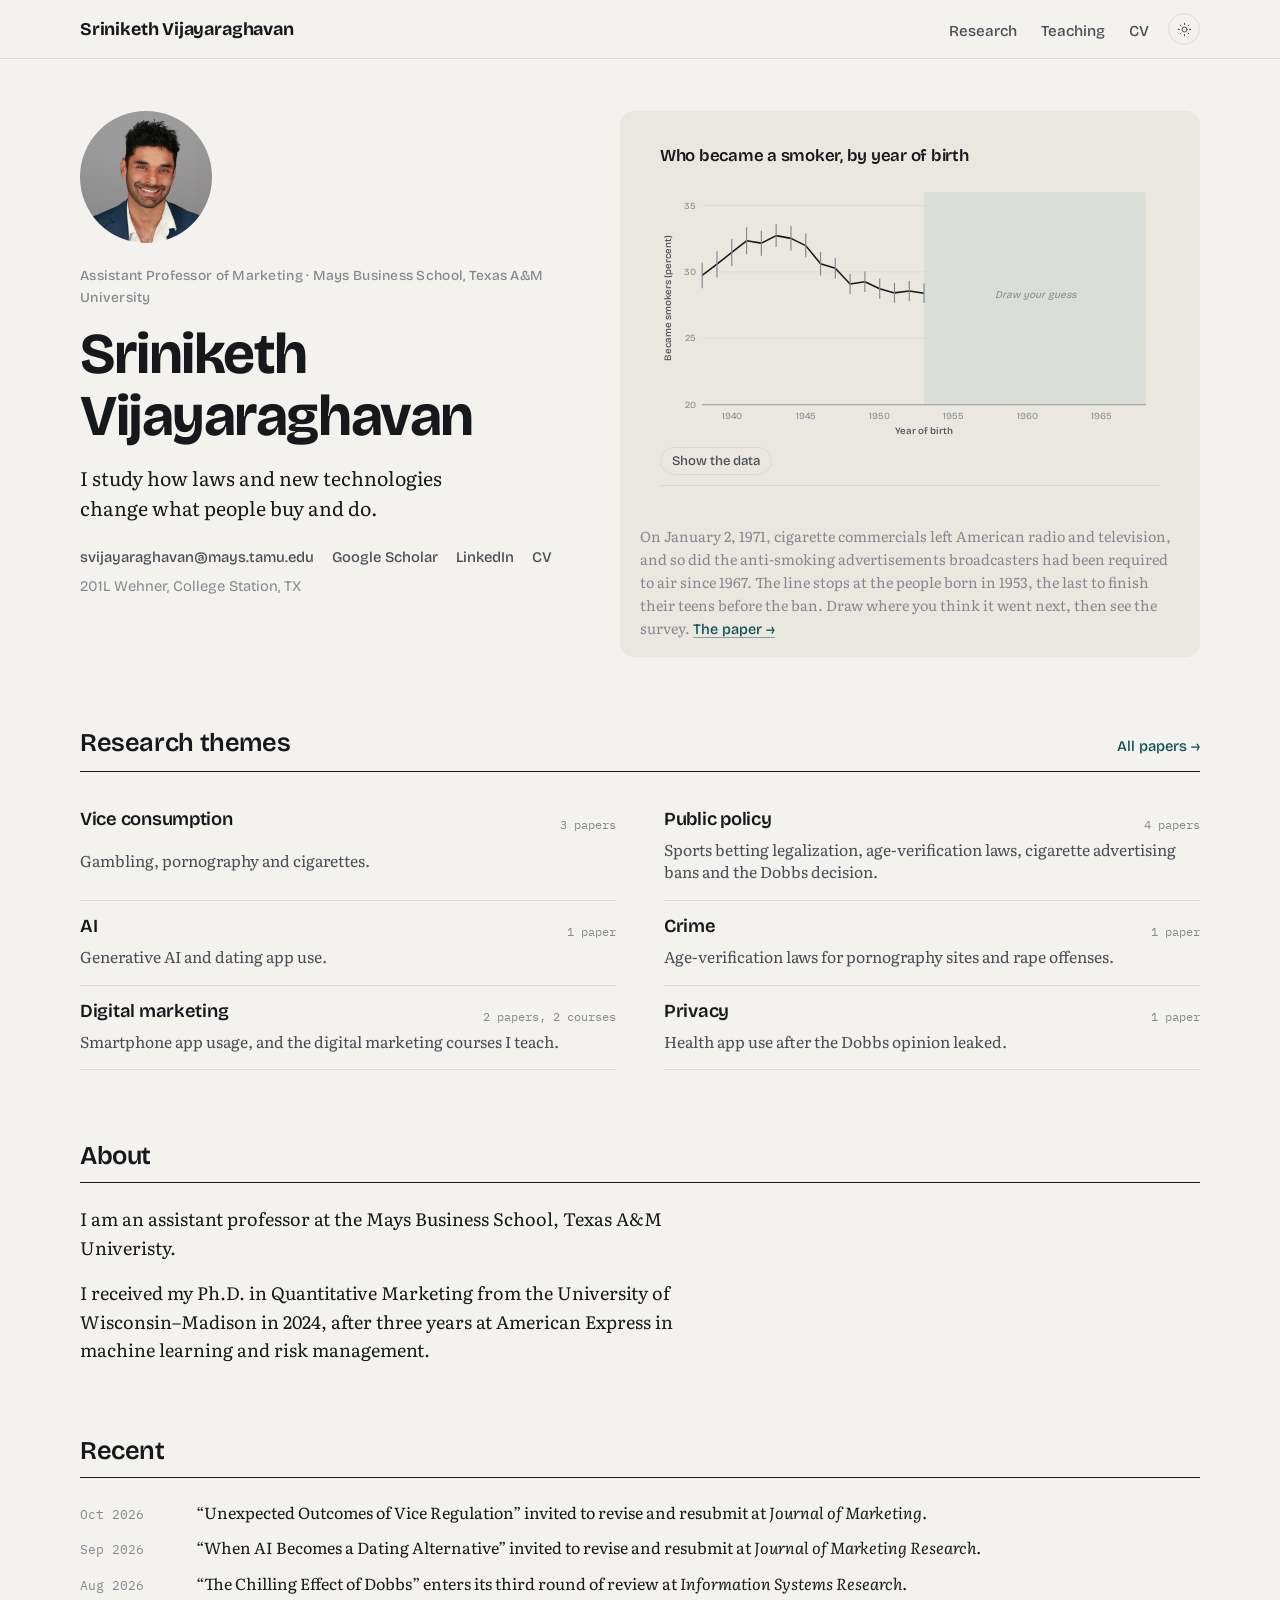
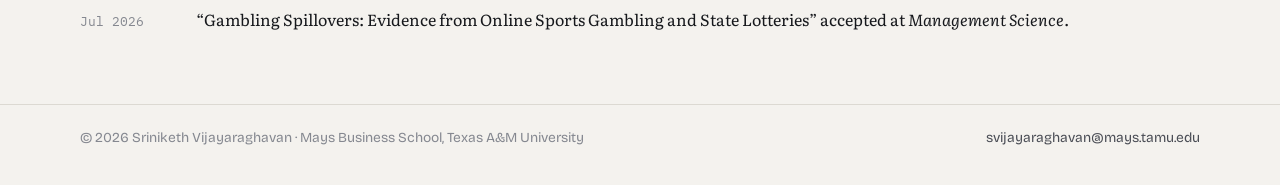
==== index.html @ a4c31040 "Update site" ====
<!DOCTYPE html>

<html lang="en"><head>
<meta charset="utf-8"/>
<meta content="width=device-width, initial-scale=1" name="viewport"/>
<link href="https://sriniketh.com/" rel="canonical"/>
<link href="https://fonts.googleapis.com" rel="preconnect"/>
<link crossorigin="" href="https://fonts.gstatic.com" rel="preconnect"/>
<link href="https://fonts.googleapis.com/css2?family=Bricolage+Grotesque:opsz,wght@12..96,400;12..96,500;12..96,600;12..96,700&amp;family=Literata:ital,opsz,wght@0,7..72,400;0,7..72,600;1,7..72,400&amp;family=IBM+Plex+Mono:wght@400;500&amp;display=swap" rel="stylesheet"/>
<link href="assets/style.css?v=28" rel="stylesheet"/>
<script src="assets/site.js?v=28"></script>
<script src="assets/analytics.js?v=28"></script>
<script src="assets/data.js?v=28"></script>
<script src="assets/charts.js?v=28"></script>
<title>Sriniketh Vijayaraghavan</title>
<meta content="Sriniketh Vijayaraghavan, Assistant Professor of Marketing at Mays Business School, Texas A&amp;M University. Research on vice consumption, public policy, AI, crime, digital marketing and privacy." name="description"/>
</head><body>
<header class="site-header"><div class="wrap">
<a class="brand" data-edit="index-38" href="index.html">Sriniketh Vijayaraghavan</a>
<ul class="nav">
<li><a data-edit="index-39" href="research.html">Research</a></li>
<li><a data-edit="index-40" href="teaching.html">Teaching</a></li>
<li><a data-edit="index-41" href="cv.pdf">CV</a></li>
<li><button aria-label="Switch between light and dark" class="theme-toggle" type="button"><svg class="sun" viewbox="0 0 24 24"><circle cx="12" cy="12" r="4"></circle><path d="M12 2v2M12 20v2M2 12h2M20 12h2M4.9 4.9l1.4 1.4M17.7 17.7l1.4 1.4M4.9 19.1l1.4-1.4M17.7 6.3l1.4-1.4"></path></svg><svg class="moon" viewbox="0 0 24 24"><path d="M20 14.5A8 8 0 0 1 9.5 4a8 8 0 1 0 10.5 10.5z"></path></svg></button></li>
</ul>
</div></header>
<main><div class="wrap">
<section class="hero">
<div>
<img alt="Portrait of Sriniketh Vijayaraghavan" class="hero-photo" height="132" src="assets/headshot.jpg" width="132"/>
<span class="eyebrow" data-edit="index-2">Assistant Professor of Marketing · Mays Business School, Texas A&amp;M University</span>
<h1 data-edit="index-26">Sriniketh Vijayaraghavan</h1>
<p class="lede" data-edit="index-1">I study how laws and new technologies change what people buy and do.</p>
<div class="contact">
<a data-edit="index-42" href="mailto:svijayaraghavan@mays.tamu.edu">svijayaraghavan@mays.tamu.edu</a>
<a data-edit="index-43" href="https://scholar.google.com/citations?user=oKg_U5QAAAAJ">Google Scholar</a>
<!-- TODO: replace # with your LinkedIn URL -->
<a data-edit="index-44" href="#">LinkedIn</a>
<a data-edit="index-45" href="cv.pdf">CV</a>
<span data-edit="index-46">201L Wehner, College Station, TX</span>
</div>
</div>
<div class="rollout hero-fig" id="ban">
<div class="fig" data-fig="cigDraw"><h3 data-edit="index-22">Who became a smoker, by year of birth</h3></div>
<p class="rollout-caption" data-edit="index-28">On January 2, 1971, cigarette commercials left American radio and television, and so did the anti-smoking advertisements broadcasters had been required to air since 1967. The line stops at the people born in 1953, the last to finish their teens before the ban. Draw where you think it went next, then see the survey. <a class="explore-link" data-edit="index-29" href="cigarettes.html">The paper →</a></p>
</div>
</section>
<section class="section">
<div class="section-head"><h2 data-edit="index-23">Research themes</h2><a data-edit="index-47" href="research.html">All papers →</a></div>
<div class="themes-list">
<a class="theme-row" href="research.html#vice"><h3 data-edit="index-9">Vice consumption</h3><span class="count" data-edit="index-30">3 papers</span><p data-edit="index-3">Gambling, pornography and cigarettes.</p></a>
<a class="theme-row" href="research.html#policy"><h3 data-edit="index-10">Public policy</h3><span class="count" data-edit="index-31">4 papers</span><p data-edit="index-4">Sports betting legalization, age-verification laws, cigarette advertising bans and the Dobbs decision.</p></a>
<a class="theme-row" href="research.html#ai"><h3 data-edit="index-11">AI</h3><span class="count" data-edit="index-32">1 paper</span><p data-edit="index-5">Generative AI and dating app use.</p></a>
<a class="theme-row" href="research.html#crime"><h3 data-edit="index-12">Crime</h3><span class="count" data-edit="index-33">1 paper</span><p data-edit="index-6">Age-verification laws for pornography sites and rape offenses.</p></a>
<a class="theme-row" href="research.html#digital"><h3 data-edit="index-13">Digital marketing</h3><span class="count" data-edit="index-34">2 papers, 2 courses</span><p data-edit="index-7">Smartphone app usage, and the digital marketing courses I teach.</p></a>
<a class="theme-row" href="research.html#privacy"><h3 data-edit="index-14">Privacy</h3><span class="count" data-edit="index-35">1 paper</span><p data-edit="index-8">Health app use after the Dobbs opinion leaked.</p></a>
</div>
</section>
<section class="section">
<div class="section-head"><h2 data-edit="index-24">About</h2></div>
<div class="about about-text">
<div>
<p data-edit="index-19">I am an assistant professor at the Mays Business School, Texas A&amp;M Univeristy. </p>
<p data-edit="index-20">I received my Ph.D. in Quantitative Marketing from the University of Wisconsin–Madison in 2024, after three years at American Express in machine learning and risk management.</p>
</div>
</div>
</section>
<section class="section">
<div class="section-head"><h2 data-edit="index-25">Recent</h2></div>
<ul class="news">
<li><time data-edit="index-48" datetime="2026-10">Oct 2026</time><span data-edit="index-15">“Unexpected Outcomes of Vice Regulation” invited to revise and resubmit at <em>Journal of Marketing</em>.</span></li>
<li><time data-edit="index-49" datetime="2026-09">Sep 2026</time><span data-edit="index-16">“When AI Becomes a Dating Alternative” invited to revise and resubmit at <em>Journal of Marketing Research</em>.</span></li>
<li><time data-edit="index-50" datetime="2026-08">Aug 2026</time><span data-edit="index-17">“The Chilling Effect of Dobbs” enters its third round of review at <em>Information Systems Research</em>.</span></li>
<li><time data-edit="index-51" datetime="2026-07">Jul 2026</time><span data-edit="index-18">“Gambling Spillovers: Evidence from Online Sports Gambling and State Lotteries” accepted at <em>Management Science</em>.</span></li>
</ul>
</section>
</div></main>
<footer class="site-footer"><div class="wrap"><span data-edit="index-36">© 2026 Sriniketh Vijayaraghavan · Mays Business School, Texas A&amp;M University</span><a data-edit="index-37" href="mailto:svijayaraghavan@mays.tamu.edu">svijayaraghavan@mays.tamu.edu</a></div></footer>
</body></html>
---- assets/style.css ----
/* Sriniketh Vijayaraghavan, personal site, v4 "Rollout"
   Newsprint-grey ground, Bricolage Grotesque for display, Literata for reading, Plex Mono for the map.
   The home page opens on a tile map of the US that replays the staggered rollouts the papers are built on. */

:root {
  --bg: #F4F2EE; --bg-2: #EAE7E1; --ink: #16181C; --ink-2: #4A4D55; --ink-3: #858890; --rule: #DCD9D2;
  --accent: #0E6B6B; --accent-ink: #0A5252; --tile: #DAD6CE; --tile-ink: #8E8A82;
  --osg-0: #0B3C49; --osg-1: #2A7F8F; --osg-2: #86C8C9;
  --av-0: #6B1F2B; --av-1: #B8434E; --av-2: #EBA3A5;
  --cig-0: #4F3610; --cig-1: #A6762A; --cig-2: #E4C57E;
  --focus: #0E6B6B;
  --display: "Bricolage Grotesque", "Helvetica Neue", Arial, sans-serif;
  --serif: "Literata", "Iowan Old Style", Georgia, serif;
  --mono: "IBM Plex Mono", Menlo, Consolas, monospace;
  --wrap: 1120px; --measure: 62ch;
}
@media (prefers-color-scheme: dark) {
  :root:not([data-theme="light"]) {
    --bg: #131517; --bg-2: #1B1E22; --ink: #ECEAE4; --ink-2: #B5B3AD; --ink-3: #7C7E85; --rule: #2A2D33;
    --accent: #6FC9C9; --accent-ink: #8FD9D9; --tile: #262A30; --tile-ink: #6E727A;
    --osg-0: #2E8A98; --osg-1: #5DB7C2; --osg-2: #B7E6E6;
    --av-0: #B04653; --av-1: #D97A82; --av-2: #F3C1C3;
    --cig-0: #A77F36; --cig-1: #D2AD5C; --cig-2: #F3E1AE;
    --focus: #6FC9C9;
  }
}
:root[data-theme="dark"] {
  --bg: #131517; --bg-2: #1B1E22; --ink: #ECEAE4; --ink-2: #B5B3AD; --ink-3: #7C7E85; --rule: #2A2D33;
  --accent: #6FC9C9; --accent-ink: #8FD9D9; --tile: #262A30; --tile-ink: #6E727A;
  --osg-0: #2E8A98; --osg-1: #5DB7C2; --osg-2: #B7E6E6;
  --av-0: #B04653; --av-1: #D97A82; --av-2: #F3C1C3;
  --cig-0: #A77F36; --cig-1: #D2AD5C; --cig-2: #F3E1AE;
  --focus: #6FC9C9;
}

*, *::before, *::after { box-sizing: border-box; }
html { -webkit-text-size-adjust: 100%; }
body { margin: 0; background: var(--bg); color: var(--ink); font-family: var(--serif); font-size: 18px; line-height: 1.6; min-height: 100vh; display: flex; flex-direction: column; font-feature-settings: "kern", "liga"; }
a { color: var(--accent-ink); text-decoration: underline; text-decoration-thickness: 1px; text-underline-offset: 3px; text-decoration-color: color-mix(in srgb, var(--accent-ink) 45%, transparent); }
a:hover { text-decoration-color: var(--accent-ink); }
a:focus-visible, button:focus-visible, summary:focus-visible { outline: 2px solid var(--focus); outline-offset: 3px; border-radius: 3px; }
h1, h2, h3 { margin: 0; font-family: var(--display); font-weight: 600; line-height: 1.08; text-wrap: balance; letter-spacing: -0.015em; }
h1 { font-size: clamp(2.4rem, 4.6vw, 3.6rem); font-weight: 700; letter-spacing: -0.025em; }
h2 { font-size: 1.6rem; }
h3 { font-size: 1.2rem; font-weight: 600; }
p { margin: 0; max-width: var(--measure); }
p + p { margin-top: 0.9em; }
.wrap { width: min(var(--wrap), 100% - 44px); margin: 0 auto; }
.eyebrow { font-family: var(--display); font-size: 0.86rem; font-weight: 500; letter-spacing: 0.02em; color: var(--ink-3); }
.mono { font-family: var(--mono); }

/* ---- header ---- */
.site-header { position: sticky; top: 0; z-index: 5; background: color-mix(in srgb, var(--bg) 90%, transparent); backdrop-filter: blur(8px); border-bottom: 1px solid var(--rule); }
.site-header .wrap { display: flex; align-items: center; justify-content: space-between; gap: 12px 18px; padding: 13px 0; flex-wrap: wrap; }
.brand { font-family: var(--display); font-weight: 700; font-size: 1.12rem; letter-spacing: -0.01em; color: var(--ink); text-decoration: none; }
.nav { display: flex; align-items: center; gap: 2px; margin: 0; padding: 0; list-style: none; }
.nav a { font-family: var(--display); font-weight: 500; font-size: 0.95rem; color: var(--ink-2); text-decoration: none; padding: 6px 11px; border-radius: 999px; }
.nav a:hover { color: var(--ink); background: var(--bg-2); }
.nav a[aria-current="page"] { color: var(--bg); background: var(--ink); }
.theme-toggle { margin-left: 6px; width: 32px; height: 32px; border-radius: 50%; border: 1px solid var(--rule); background: transparent; color: var(--ink-2); cursor: pointer; display: grid; place-items: center; }
.theme-toggle:hover { color: var(--ink); border-color: var(--ink-3); }
.theme-toggle svg { width: 15px; height: 15px; fill: none; stroke: currentColor; stroke-width: 1.6; stroke-linecap: round; }
.theme-toggle .moon { display: none; }
:root[data-theme="dark"] .theme-toggle .sun { display: none; } :root[data-theme="dark"] .theme-toggle .moon { display: block; }
@media (prefers-color-scheme: dark) { :root:not([data-theme="light"]) .theme-toggle .sun { display: none; } :root:not([data-theme="light"]) .theme-toggle .moon { display: block; } }

main { flex: 1 0 auto; padding: 52px 0 72px; }

/* ---- hero with the photo and the cigarette figure ---- */
.hero-photo { display: block; width: 132px; height: 132px; border-radius: 50%; object-fit: cover; margin-bottom: 22px; }
.hero-fig .fig { margin-bottom: 0; }
.hero-fig .rollout-caption { margin-top: 12px; }
.rollout-head h3 { margin: 0; font-size: 1.05rem; }
.explore .map { max-width: 620px; margin: 0 auto; }
.hero { display: grid; grid-template-columns: minmax(0, 1fr) minmax(0, 580px); gap: 56px; align-items: start; }
.hero .eyebrow { display: block; margin-bottom: 14px; }
.hero h1 { margin-bottom: 16px; }
.hero .lede { font-size: 1.22rem; line-height: 1.5; max-width: 34ch; }
.hero .lede em { color: var(--ink-2); }
.contact { display: flex; flex-wrap: wrap; gap: 6px 18px; margin-top: 24px; font-family: var(--display); font-size: 0.92rem; font-weight: 500; }
.contact a { color: var(--ink-2); text-decoration: none; }
.contact a:hover { color: var(--accent-ink); }
.contact span { color: var(--ink-3); font-weight: 400; }

.rollout { background: var(--bg-2); border-radius: 14px; padding: 18px 20px 16px; }
.rollout-head { display: flex; align-items: center; justify-content: space-between; gap: 12px; flex-wrap: wrap; margin-bottom: 8px; }
.layers { display: flex; flex-wrap: wrap; gap: 4px; background: var(--bg); padding: 3px; border-radius: 22px; }
.layer { font-family: var(--display); font-weight: 500; font-size: 0.86rem; color: var(--ink-2); background: transparent; border: 0; padding: 6px 12px; border-radius: 999px; cursor: pointer; }
.layer:hover { color: var(--ink); }
.layer[aria-pressed="true"] { background: var(--ink); color: var(--bg); }
.readout { display: flex; align-items: baseline; gap: 10px; }
.readout .year { font-family: var(--display); font-weight: 700; font-size: 2.2rem; letter-spacing: -0.03em; line-height: 1; font-variant-numeric: tabular-nums; min-width: 2.4em; }
.readout .count { font-family: var(--mono); font-size: 0.8rem; color: var(--ink-3); }
.map { display: block; width: 100%; height: auto; }
.map .tile { fill: var(--tile); transition: fill .45s ease; }
.map .code { font-family: var(--mono); font-size: 11px; fill: var(--tile-ink); pointer-events: none; }
.map .code.name { font-family: var(--display); font-weight: 500; font-size: 10.5px; }
.map .rowlab { font-family: var(--display); font-size: 11px; fill: var(--ink-2); }
.map .rowrule { stroke: var(--rule); stroke-width: 1; }
.map .yeartick { stroke: var(--rule); stroke-width: 1; stroke-dasharray: 2 3; }
.map .on .code { fill: #fff; }
.map g:hover .tile { stroke: var(--ink); stroke-width: 1.5; }
.scrub-row { margin-top: 8px; display: flex; align-items: center; gap: 10px; }
.scrub-row input[type="range"] { flex: 1; accent-color: var(--accent); }
.scrub-row span { font-family: var(--mono); font-size: 0.74rem; color: var(--ink-3); }
.slider-label { display: block; font-family: var(--display); font-size: 0.82rem; font-weight: 500; color: var(--ink-3); margin-top: 6px; }
.toy { margin-top: 56px; display: grid; grid-template-columns: minmax(0, 1fr) minmax(0, 1.4fr); gap: 36px; align-items: start; }
.toy .fig { margin-bottom: 0; }
@media (max-width: 980px) { .toy { grid-template-columns: 1fr; } }
.rollout-foot { display: flex; align-items: center; justify-content: space-between; gap: 10px; flex-wrap: wrap; margin-top: 10px; }
.hovername { font-family: var(--mono); font-size: 0.8rem; color: var(--ink-2); min-height: 1.3em; }
.legend { display: flex; align-items: center; gap: 6px; font-family: var(--mono); font-size: 0.74rem; color: var(--ink-3); }
.legend i { display: inline-block; width: 26px; height: 9px; border-radius: 2px; }
.replay { font-family: var(--display); font-weight: 500; font-size: 0.82rem; color: var(--ink-2); background: transparent; border: 1px solid var(--rule); border-radius: 999px; padding: 5px 11px; cursor: pointer; }
.replay:hover { color: var(--ink); border-color: var(--ink-3); }
.rollout-caption { margin-top: 10px; font-size: 0.9rem; color: var(--ink-3); max-width: none; }

/* ---- sections ---- */
.section { margin-top: 72px; }
.section-head { display: flex; align-items: baseline; justify-content: space-between; gap: 16px; margin-bottom: 22px; padding-bottom: 12px; border-bottom: 1px solid var(--ink); }
.section-head a { font-family: var(--display); font-weight: 500; font-size: 0.92rem; text-decoration: none; }
.themes-list { display: grid; grid-template-columns: 1fr 1fr; gap: 0 48px; }
.theme-row { display: grid; grid-template-columns: 1fr auto; gap: 4px 14px; padding: 16px 0; border-bottom: 1px solid var(--rule); color: var(--ink); text-decoration: none; }
.theme-row:hover h3 { color: var(--accent-ink); }
.theme-row h3 { font-size: 1.15rem; }
.theme-row .count { font-family: var(--mono); font-size: 0.78rem; color: var(--ink-3); padding-top: 5px; white-space: nowrap; }
.theme-row p { grid-column: 1 / -1; font-size: 0.98rem; color: var(--ink-2); line-height: 1.45; }
.about { display: grid; grid-template-columns: 150px 1fr; gap: 32px; align-items: start; }
.about-text { grid-template-columns: 1fr; }
.about img { width: 150px; aspect-ratio: 1; object-fit: cover; border-radius: 10px; background: var(--bg-2); display: block; }
.news { list-style: none; margin: 0; padding: 0; display: grid; gap: 10px; }
.news li { display: grid; grid-template-columns: 100px 1fr; gap: 16px; font-size: 1rem; }
.news time { font-family: var(--mono); font-size: 0.8rem; color: var(--ink-3); padding-top: 5px; }

/* ---- research ---- */
.page-title { margin-bottom: 10px; }
.page-lede { color: var(--ink-2); margin-bottom: 32px; font-size: 1.08rem; }
.filters { display: flex; flex-wrap: wrap; gap: 8px; margin-bottom: 30px; }
.chip { font-family: var(--display); font-weight: 500; font-size: 0.88rem; border: 1px solid var(--rule); background: transparent; color: var(--ink-2); padding: 6px 13px; border-radius: 999px; cursor: pointer; display: inline-flex; gap: 7px; align-items: baseline; }
.chip:hover { border-color: var(--ink-3); color: var(--ink); }
.chip[aria-pressed="true"] { background: var(--ink); color: var(--bg); border-color: var(--ink); }
.chip .n { font-family: var(--mono); font-size: 0.74rem; opacity: .7; }
.paper-group { margin-bottom: 48px; }
.paper-group > h2 { margin-bottom: 4px; padding-bottom: 10px; border-bottom: 1px solid var(--ink); }
.paper-group[hidden], .paper[hidden] { display: none; }
.paper { padding: 22px 0; border-bottom: 1px solid var(--rule); }
.paper:last-child { border-bottom: 0; }
.paper h3 { font-family: var(--serif); font-weight: 600; font-size: 1.3rem; letter-spacing: 0; margin-bottom: 6px; }
.paper h3 a { color: var(--ink); text-decoration: none; }
.paper h3 a:hover { color: var(--accent-ink); }
.paper .authors { color: var(--ink-2); font-size: 1rem; }
.paper .authors .me { color: var(--ink); }
.paper .venue { margin-top: 8px; display: flex; flex-wrap: wrap; gap: 6px 14px; align-items: center; font-size: 0.98rem; color: var(--ink-2); }
.tag { font-family: var(--display); font-weight: 500; font-size: 0.78rem; color: var(--ink); border: 1px solid var(--ink); padding: 2px 9px; border-radius: 999px; white-space: nowrap; }
.tag.soft { color: var(--ink-2); border-color: var(--rule); }
.themes { margin-top: 8px; display: flex; flex-wrap: wrap; gap: 4px 12px; font-family: var(--mono); font-size: 0.76rem; color: var(--ink-3); }
.paper .links { margin-top: 10px; display: flex; flex-wrap: wrap; gap: 6px 18px; font-family: var(--display); font-weight: 500; font-size: 0.9rem; }
.paper details { margin-top: 10px; max-width: var(--measure); }
.paper summary { cursor: pointer; font-family: var(--display); font-weight: 500; font-size: 0.9rem; color: var(--ink-2); list-style: none; display: inline-flex; align-items: center; gap: 8px; }
.paper summary::-webkit-details-marker { display: none; }
.paper summary::before { content: ""; width: 0; height: 0; border-left: 5px solid var(--ink-3); border-top: 4px solid transparent; border-bottom: 4px solid transparent; transition: transform .15s; }
.paper details[open] summary::before { transform: rotate(90deg); }
.paper details p { margin-top: 10px; font-size: 1rem; color: var(--ink-2); }

/* ---- teaching ---- */
.school { margin-bottom: 48px; }
.school > h2 { margin-bottom: 4px; padding-bottom: 10px; border-bottom: 1px solid var(--ink); font-size: 1.35rem; }
.course { display: grid; grid-template-columns: 170px 1fr; gap: 22px; padding: 22px 0; border-bottom: 1px solid var(--rule); }
.course:last-child { border-bottom: 0; }
.course .code { font-family: var(--mono); font-size: 0.92rem; color: var(--ink); line-height: 1.5; padding-top: 3px; }
.course .code small { display: block; font-size: 0.78rem; color: var(--ink-3); }
.course h3 { margin-bottom: 3px; }
.course .meta { font-family: var(--display); font-size: 0.86rem; font-weight: 500; color: var(--ink-3); margin-bottom: 8px; }
.course p { font-size: 1rem; color: var(--ink-2); }
.award-list { list-style: none; margin: 0; padding: 0; display: grid; gap: 10px; }
.award-list li { display: grid; grid-template-columns: 100px 1fr; gap: 16px; }
.award-list .yr { font-family: var(--mono); font-size: 0.8rem; color: var(--ink-3); padding-top: 5px; }

/* ---- CV ---- */
.cv-head { display: flex; align-items: flex-start; justify-content: space-between; gap: 20px; flex-wrap: wrap; margin-bottom: 36px; }
.btn { display: inline-flex; align-items: center; gap: 8px; font-family: var(--display); font-weight: 500; font-size: 0.92rem; color: var(--bg); background: var(--ink); padding: 9px 16px; border-radius: 999px; text-decoration: none; }
.btn:hover { background: var(--accent-ink); color: var(--bg); }
.btn svg { width: 14px; height: 14px; fill: currentColor; }
.cv section { display: grid; grid-template-columns: 190px 1fr; gap: 28px; padding: 24px 0; border-top: 1px solid var(--rule); }
.cv section h2 { font-size: 0.88rem; font-weight: 500; color: var(--ink-3); padding-top: 5px; letter-spacing: 0; }
.cv .rows { display: grid; gap: 14px; }
.cv .row { display: grid; grid-template-columns: 1fr 130px; gap: 16px; }
.cv .row .when { font-family: var(--mono); font-size: 0.8rem; color: var(--ink-3); text-align: right; padding-top: 5px; }
.cv .row strong { font-weight: 600; }
.cv .row .sub { color: var(--ink-2); font-size: 0.98rem; }
.cv ul.plain { list-style: none; margin: 0; padding: 0; display: grid; gap: 12px; }
.cv ul.plain li { font-size: 1rem; }
.cv ul.plain li .st { color: var(--ink-3); }

/* ---- footer ---- */
.site-footer { border-top: 1px solid var(--rule); padding: 22px 0 36px; font-family: var(--display); font-size: 0.86rem; color: var(--ink-3); }
.site-footer .wrap { display: flex; justify-content: space-between; gap: 12px; flex-wrap: wrap; }
.site-footer a { color: var(--ink-2); text-decoration: none; }

/* ---- responsive ---- */
@media (max-width: 980px) { .hero { grid-template-columns: 1fr; gap: 36px; } .hero .rollout { max-width: 640px; } }
@media (max-width: 820px) {
  body { font-size: 17px; }
  .themes-list { grid-template-columns: 1fr; }
  .about { grid-template-columns: 1fr; gap: 16px; } .about img { width: 120px; }
  .hero-photo { width: 104px; height: 104px; margin-bottom: 16px; }
  .course { grid-template-columns: 1fr; gap: 6px; }
  .cv section { grid-template-columns: 1fr; gap: 10px; }
  .cv .row { grid-template-columns: 1fr; gap: 2px; } .cv .row .when { text-align: left; }
  .news li, .award-list li { grid-template-columns: 1fr; gap: 2px; }
}
@media (max-width: 560px) {
  .wrap { width: calc(100% - 32px); }
  .nav a { padding: 5px 8px; font-size: 0.88rem; }
  .rollout { padding: 14px 12px 12px; border-radius: 10px; }
  .readout .year { font-size: 1.8rem; }
  .map .code { font-size: 9px; }
}
@media (prefers-reduced-motion: reduce) { * { transition: none !important; } }
@media print { .site-header, .site-footer, .btn, .filters, .rollout { display: none; } body { font-size: 11pt; color: #000; background: #fff; } main { padding: 0; } .cv section { break-inside: avoid; } }

/* ---- paper pages and interactive figures ---- */
.paper-head .eyebrow { display: block; margin-bottom: 12px; }
.paper-head h1 { font-size: clamp(1.9rem, 3.4vw, 2.7rem); margin-bottom: 10px; }
.paper-head .authors { color: var(--ink-2); font-size: 1.05rem; }
.paper-head .venue { margin-top: 10px; }
.paper-head .links { margin-top: 12px; display: flex; flex-wrap: wrap; gap: 6px 18px; font-family: var(--display); font-weight: 500; font-size: 0.92rem; }
.explore { margin-top: 44px; }
.explore > h2 { margin-bottom: 6px; }
.explore > .lead { color: var(--ink-2); margin-bottom: 18px; }
.fig { background: var(--bg-2); border-radius: 14px; padding: 18px 20px 16px; margin-bottom: 22px; }
.fig h3 { font-size: 1.05rem; margin-bottom: 10px; }
.fig-controls { margin-bottom: 10px; }
.seg { display: inline-flex; flex-wrap: wrap; gap: 4px; background: var(--bg); padding: 3px; border-radius: 22px; }
.seg button { font-family: var(--display); font-weight: 500; font-size: 0.86rem; color: var(--ink-2); background: transparent; border: 0; padding: 6px 12px; border-radius: 999px; cursor: pointer; }
.seg button:hover { color: var(--ink); }
.seg button[aria-pressed="true"] { background: var(--ink); color: var(--bg); }
.plot { margin: 4px 0 6px; }
.fig-controls-row { display: flex; flex-wrap: wrap; gap: 8px 12px; align-items: center; }
.select { font-family: var(--display); font-weight: 500; font-size: 0.9rem; color: var(--ink); background: var(--bg); border: 1px solid var(--rule); border-radius: 999px; padding: 6px 12px; max-width: 100%; }
.chart .line { stroke-width: 2; stroke-linejoin: round; } .chart .l-main { stroke: var(--accent); } .chart .l-ref { stroke: var(--ink-3); stroke-dasharray: 4 3; }
.legend-row { display: flex; flex-wrap: wrap; gap: 6px 18px; font-family: var(--display); font-size: 0.82rem; color: var(--ink-2); margin-top: 4px; }
.legend-row .lg::before { content: ''; display: inline-block; width: 18px; height: 0; border-top: 2px solid var(--accent); vertical-align: middle; margin-right: 6px; }
.legend-row .lg.l-ref::before { border-top: 2px dashed var(--ink-3); }
.chart { width: 100%; height: auto; display: block; font-family: var(--display); }
.chart .grid { stroke: var(--rule); stroke-width: 1; }
.chart .axis { stroke: var(--ink-3); stroke-width: 1; }
.chart .ref { stroke: var(--ink-3); stroke-width: 1; stroke-dasharray: 3 3; }
.chart .vline { stroke: var(--ink-3); stroke-width: 1; stroke-dasharray: 2 4; }
.chart .shade { fill: var(--accent); opacity: .08; }
.chart .tick { font-size: 12px; fill: var(--ink-3); }
.chart .label { font-size: 12.5px; fill: var(--ink-2); font-weight: 500; }
.chart .rowlabel { font-size: 12.5px; fill: var(--ink); }
.chart .ci { stroke: var(--accent); stroke-width: 1.5; }
.chart .pt { fill: var(--accent); }
.chart .mark.pre .ci { stroke: var(--ink-3); } .chart .mark.pre .pt { fill: var(--ink-3); }
.chart .mark .hit { fill: transparent; }
.chart .mark.active .pt { r: 6; stroke: var(--ink); stroke-width: 1.5; }
.chart .mark.active .ci { stroke-width: 2.5; }
.chart .bar { fill: var(--accent); opacity: .85; } .chart .bar-net { fill: var(--ink); }
.slider-row input[type="range"] { width: 100%; accent-color: var(--accent); margin: 6px 0 2px; }
.readout-line { font-size: 1rem; line-height: 1.5; max-width: none; min-height: 3.2em; }
.overall-line { margin-top: 10px; padding-top: 10px; border-top: 1px solid var(--rule); font-size: 0.98rem; color: var(--ink-2); max-width: none; }
.calc { display: grid; grid-template-columns: 1fr 1fr; gap: 10px 28px; margin-bottom: 8px; align-items: end; }
.calc-row { display: grid; grid-template-columns: 1fr auto; gap: 2px 10px; font-family: var(--display); font-size: 0.9rem; color: var(--ink-2); }
.calc-row input { grid-column: 1 / -1; width: 100%; accent-color: var(--accent); }
.calc-val { font-family: var(--mono); font-size: 0.86rem; color: var(--ink); }
.calc .replay { grid-column: 1 / -1; justify-self: start; }
.howto { font-size: 0.95rem; color: var(--ink-3); max-width: none; }
.abstract { margin-top: 44px; }
.abstract p { color: var(--ink-2); }
.explore-link { font-family: var(--display); font-weight: 500; font-size: 0.9rem; }
@media (max-width: 700px) { .calc { grid-template-columns: 1fr; } .chart .tick { font-size: 14px; } .chart .label, .chart .rowlabel { font-size: 14px; } }

.chart .hbar { fill: var(--accent); }
.chart .hbar.k0, .chart .l-k0 { --kc: var(--av-1); } .chart .hbar.k1, .chart .l-k1 { --kc: var(--ink-3); } .chart .hbar.k2, .chart .l-k2 { --kc: var(--accent); } .chart .hbar.k3, .chart .l-k3 { --kc: var(--cig-1); }
.chart .hbar.k0, .chart .hbar.k1, .chart .hbar.k2, .chart .hbar.k3 { fill: var(--kc); }
.chart .line.l-k0, .chart .line.l-k1, .chart .line.l-k2, .chart .line.l-k3 { stroke: var(--kc); }
.legend-row .lg.l-k0::before { border-top-color: var(--av-1); } .legend-row .lg.l-k1::before { border-top-color: var(--ink-3); } .legend-row .lg.l-k2::before { border-top-color: var(--accent); } .legend-row .lg.l-k3::before { border-top-color: var(--cig-1); }
.chart .rowlabel.small { font-size: 11.5px; }
.chart .hrow.active .hbar { fill: var(--ink); }
.chart .hrow .hit { fill: transparent; }

.ads-head { display: flex; align-items: baseline; gap: 14px; flex-wrap: wrap; min-height: 2.6rem; }
.ads-year { font-family: var(--display); font-weight: 700; font-size: 2.2rem; letter-spacing: -0.03em; line-height: 1; font-variant-numeric: tabular-nums; }
.ads-tag { font-family: var(--display); font-weight: 500; font-size: 0.86rem; padding: 3px 10px; border-radius: 999px; }
.ads-tag.fd { background: color-mix(in srgb, var(--accent) 18%, transparent); color: var(--accent-ink); }
.ads-tag.ban { background: var(--ink); color: var(--bg); }
.chart .adbar { fill: var(--cig-1); } .chart .adbar.broadcast { fill: var(--av-1); }

.drawit svg { touch-action: none; cursor: crosshair; }
.chart .guess-zone { fill: var(--accent); opacity: .07; }
.chart .hint { font-size: 13px; fill: var(--ink-3); font-style: italic; pointer-events: none; transition: opacity .2s; }
.chart .l-known { stroke: var(--ink); stroke-width: 2; }
.chart .known-ci { stroke: var(--ink-3); }
.chart .l-guess { stroke: var(--accent); stroke-width: 2.5; stroke-dasharray: 5 4; }
.chart .l-real { stroke: var(--ink); stroke-width: 2.2; }
.chart .l-bc { stroke: var(--av-1); stroke-width: 2; }
.legend-row .lg.l-real::before { border-top-color: var(--ink); } .legend-row .lg.l-guess::before { border-top: 2px dashed var(--accent); } .legend-row .lg.l-bc::before { border-top-color: var(--av-1); }
.drawit-row { display: flex; gap: 8px; margin-top: 6px; }
.duel-q { font-family: var(--display); font-weight: 600; font-size: 1.15rem; color: var(--ink); margin: 4px 0 10px; max-width: none; }
.duel-picks { display: flex; gap: 10px; flex-wrap: wrap; margin-bottom: 12px; }
.duel-pick { font-family: var(--display); font-weight: 600; font-size: 1rem; color: var(--ink); background: var(--bg); border: 2px solid var(--rule); border-radius: 999px; padding: 10px 22px; cursor: pointer; transition: border-color .15s, background .15s; }
.duel-pick:hover:not(:disabled) { border-color: var(--ink-3); }
.duel-pick:disabled { cursor: default; opacity: .55; }
.duel-pick.win { opacity: 1; border-color: var(--accent); background: color-mix(in srgb, var(--accent) 14%, transparent); }
.duel-pick.mine:not(.win) { text-decoration: line-through; }
.duel-tally { margin: 8px 0 0; font-weight: 600; color: var(--ink); max-width: none; }
.fig-note { font-family: var(--display); font-size: 0.9rem; color: var(--ink-2); margin: 0 0 8px; }

/* ---- in-place text editing on the published page ---- */
.editbar { position: fixed; right: 16px; bottom: 16px; z-index: 20; display: flex; align-items: center; gap: 8px; background: var(--bg); border: 1px solid var(--rule); border-radius: 999px; padding: 6px 8px 6px 12px; box-shadow: 0 6px 24px rgba(0,0,0,.12); max-width: calc(100% - 32px); }
.edit-btn { font-family: var(--display); font-weight: 500; font-size: 0.9rem; color: var(--ink); background: transparent; border: 1px solid var(--rule); border-radius: 999px; padding: 7px 14px; cursor: pointer; }
.edit-btn.primary { background: var(--ink); color: var(--bg); border-color: var(--ink); }
.edit-btn:disabled { opacity: .5; }
.edit-msg { font-family: var(--display); font-size: 0.82rem; color: var(--ink-2); padding-right: 6px; }
.edit-msg:empty { display: none; }
body.editing [data-edit] { outline: 1.5px dashed var(--accent); outline-offset: 3px; border-radius: 3px; min-height: 1em; }
body.editing [data-edit]:focus { outline-style: solid; background: color-mix(in srgb, var(--accent) 8%, transparent); }
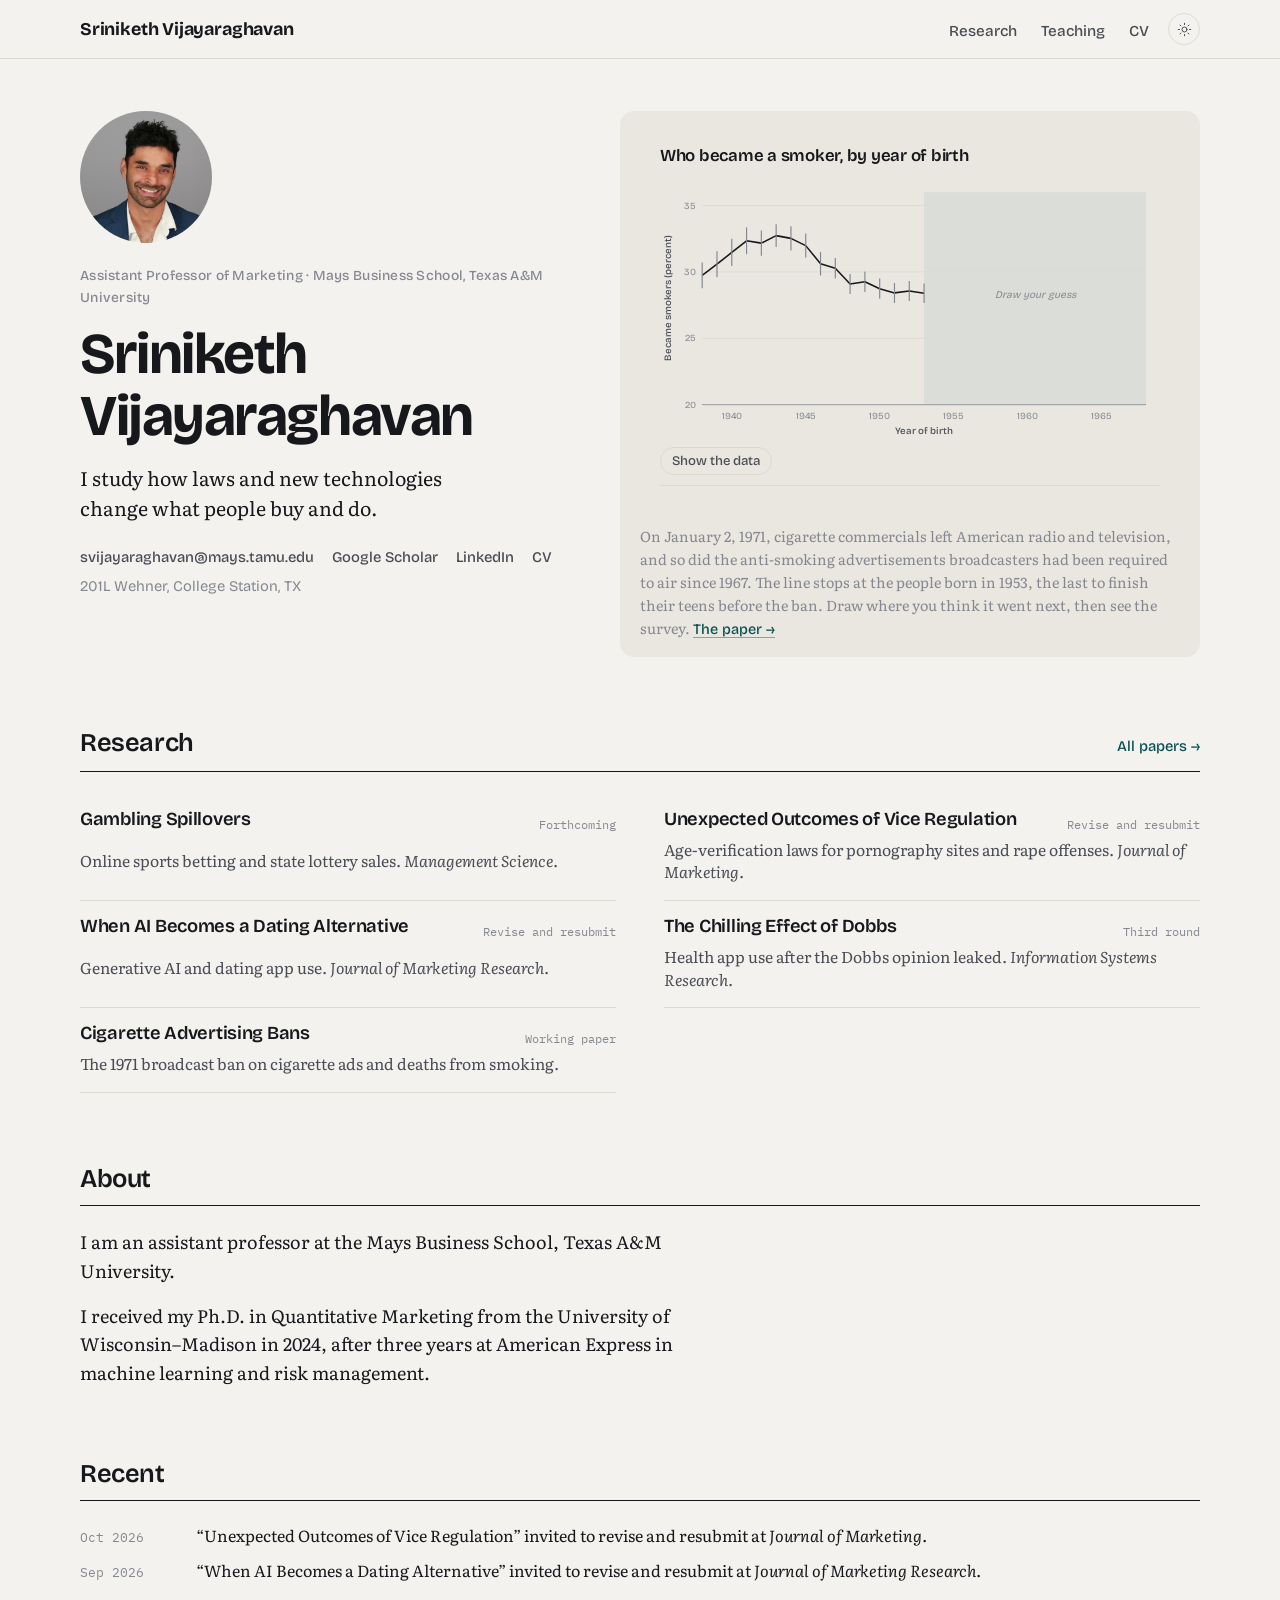
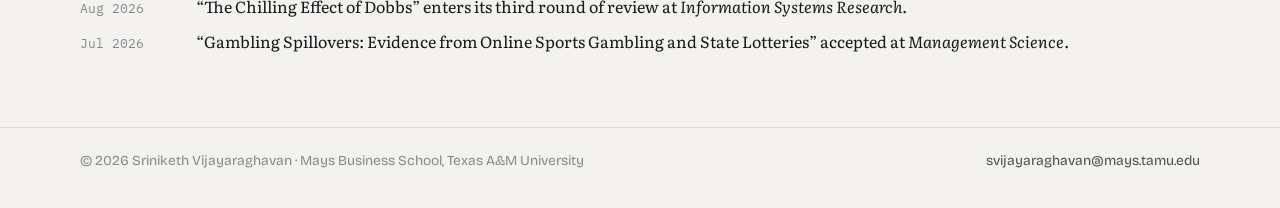
==== commit d2bfef61: "Update site" ====
--- a/index.html
+++ b/index.html
@@ -46,21 +46,20 @@
 </div>
 </section>
 <section class="section">
-<div class="section-head"><h2 data-edit="index-23">Research themes</h2><a data-edit="index-47" href="research.html">All papers →</a></div>
+<div class="section-head"><h2 data-edit="index-23">Research</h2><a data-edit="index-47" href="research.html">All papers →</a></div>
 <div class="themes-list">
-<a class="theme-row" href="research.html#vice"><h3 data-edit="index-9">Vice consumption</h3><span class="count" data-edit="index-30">3 papers</span><p data-edit="index-3">Gambling, pornography and cigarettes.</p></a>
-<a class="theme-row" href="research.html#policy"><h3 data-edit="index-10">Public policy</h3><span class="count" data-edit="index-31">4 papers</span><p data-edit="index-4">Sports betting legalization, age-verification laws, cigarette advertising bans and the Dobbs decision.</p></a>
-<a class="theme-row" href="research.html#ai"><h3 data-edit="index-11">AI</h3><span class="count" data-edit="index-32">1 paper</span><p data-edit="index-5">Generative AI and dating app use.</p></a>
-<a class="theme-row" href="research.html#crime"><h3 data-edit="index-12">Crime</h3><span class="count" data-edit="index-33">1 paper</span><p data-edit="index-6">Age-verification laws for pornography sites and rape offenses.</p></a>
-<a class="theme-row" href="research.html#digital"><h3 data-edit="index-13">Digital marketing</h3><span class="count" data-edit="index-34">2 papers, 2 courses</span><p data-edit="index-7">Smartphone app usage, and the digital marketing courses I teach.</p></a>
-<a class="theme-row" href="research.html#privacy"><h3 data-edit="index-14">Privacy</h3><span class="count" data-edit="index-35">1 paper</span><p data-edit="index-8">Health app use after the Dobbs opinion leaked.</p></a>
+<a class="theme-row" href="gambling.html"><h3 data-edit="index-70">Gambling Spillovers</h3><span class="count" data-edit="index-71">Forthcoming</span><p data-edit="index-72">Online sports betting and state lottery sales. <em>Management Science</em>.</p></a>
+<a class="theme-row" href="vice-regulation.html"><h3 data-edit="index-74">Unexpected Outcomes of Vice Regulation</h3><span class="count" data-edit="index-75">Revise and resubmit</span><p data-edit="index-76">Age-verification laws for pornography sites and rape offenses. <em>Journal of Marketing</em>.</p></a>
+<a class="theme-row" href="dating.html"><h3 data-edit="index-78">When AI Becomes a Dating Alternative</h3><span class="count" data-edit="index-79">Revise and resubmit</span><p data-edit="index-80">Generative AI and dating app use. <em>Journal of Marketing Research</em>.</p></a>
+<a class="theme-row" href="dobbs.html"><h3 data-edit="index-82">The Chilling Effect of Dobbs</h3><span class="count" data-edit="index-83">Third round</span><p data-edit="index-84">Health app use after the Dobbs opinion leaked. <em>Information Systems Research</em>.</p></a>
+<a class="theme-row" href="cigarettes.html"><h3 data-edit="index-86">Cigarette Advertising Bans</h3><span class="count" data-edit="index-87">Working paper</span><p data-edit="index-88">The 1971 broadcast ban on cigarette ads and deaths from smoking.</p></a>
 </div>
 </section>
 <section class="section">
 <div class="section-head"><h2 data-edit="index-24">About</h2></div>
 <div class="about about-text">
 <div>
-<p data-edit="index-19">I am an assistant professor at the Mays Business School, Texas A&amp;M Univeristy. </p>
+<p data-edit="index-19">I am an assistant professor at the Mays Business School, Texas A&amp;M University. </p>
 <p data-edit="index-20">I received my Ph.D. in Quantitative Marketing from the University of Wisconsin–Madison in 2024, after three years at American Express in machine learning and risk management.</p>
 </div>
 </div>
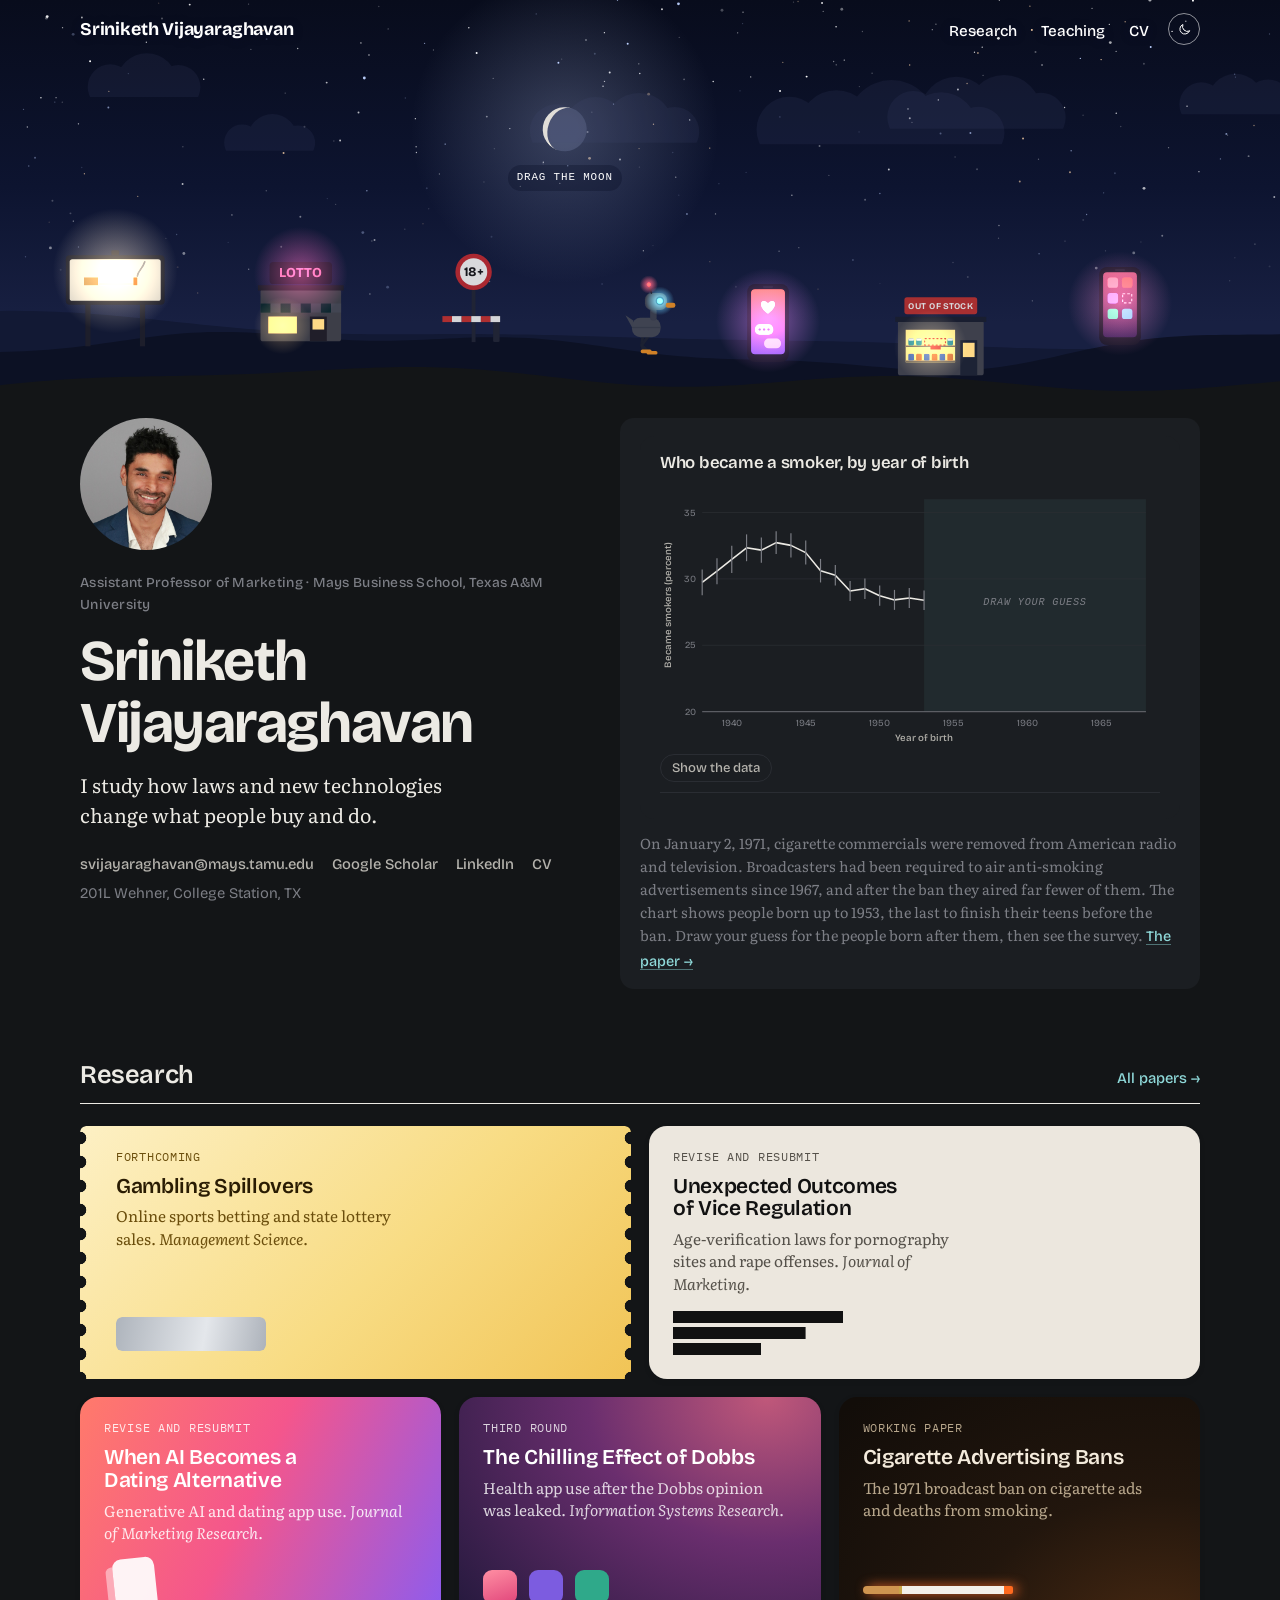
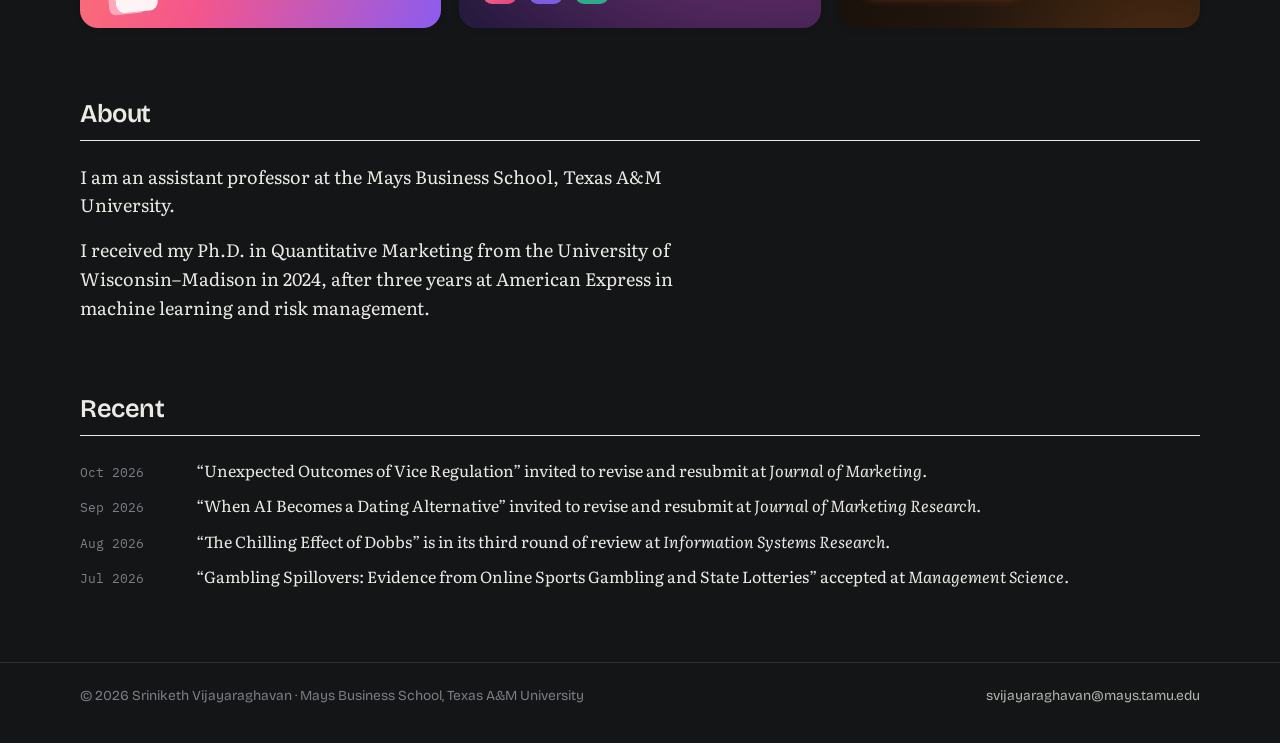
==== commit 74d1dfab: "Update site" ====
--- a/index.html
+++ b/index.html
@@ -7,15 +7,17 @@
 <link href="https://fonts.googleapis.com" rel="preconnect"/>
 <link crossorigin="" href="https://fonts.gstatic.com" rel="preconnect"/>
 <link href="https://fonts.googleapis.com/css2?family=Bricolage+Grotesque:opsz,wght@12..96,400;12..96,500;12..96,600;12..96,700&amp;family=Literata:ital,opsz,wght@0,7..72,400;0,7..72,600;1,7..72,400&amp;family=IBM+Plex+Mono:wght@400;500&amp;display=swap" rel="stylesheet"/>
-<link href="assets/style.css?v=28" rel="stylesheet"/>
-<script src="assets/site.js?v=28"></script>
-<script src="assets/analytics.js?v=28"></script>
-<script src="assets/data.js?v=28"></script>
-<script src="assets/charts.js?v=28"></script>
+<link href="assets/style.css?v=39" rel="stylesheet"/>
+<script src="assets/site.js?v=39"></script>
+<script src="assets/sky.js?v=39"></script>
+<script src="assets/analytics.js?v=39"></script>
+<script src="assets/data.js?v=39"></script>
+<script src="assets/charts.js?v=39"></script>
 <title>Sriniketh Vijayaraghavan</title>
 <meta content="Sriniketh Vijayaraghavan, Assistant Professor of Marketing at Mays Business School, Texas A&amp;M University. Research on vice consumption, public policy, AI, crime, digital marketing and privacy." name="description"/>
 </head><body>
-<header class="site-header"><div class="wrap">
+<div class="skyband" aria-hidden="true"><canvas id="sky"></canvas></div>
+<header class="site-header over-sky"><div class="wrap">
 <a class="brand" data-edit="index-38" href="index.html">Sriniketh Vijayaraghavan</a>
 <ul class="nav">
 <li><a data-edit="index-39" href="research.html">Research</a></li>
@@ -24,7 +26,7 @@
 <li><button aria-label="Switch between light and dark" class="theme-toggle" type="button"><svg class="sun" viewbox="0 0 24 24"><circle cx="12" cy="12" r="4"></circle><path d="M12 2v2M12 20v2M2 12h2M20 12h2M4.9 4.9l1.4 1.4M17.7 17.7l1.4 1.4M4.9 19.1l1.4-1.4M17.7 6.3l1.4-1.4"></path></svg><svg class="moon" viewbox="0 0 24 24"><path d="M20 14.5A8 8 0 0 1 9.5 4a8 8 0 1 0 10.5 10.5z"></path></svg></button></li>
 </ul>
 </div></header>
-<main><div class="wrap">
+<main class="home"><div class="wrap">
 <section class="hero">
 <div>
 <img alt="Portrait of Sriniketh Vijayaraghavan" class="hero-photo" height="132" src="assets/headshot.jpg" width="132"/>
@@ -42,17 +44,17 @@
 </div>
 <div class="rollout hero-fig" id="ban">
 <div class="fig" data-fig="cigDraw"><h3 data-edit="index-22">Who became a smoker, by year of birth</h3></div>
-<p class="rollout-caption" data-edit="index-28">On January 2, 1971, cigarette commercials left American radio and television, and so did the anti-smoking advertisements broadcasters had been required to air since 1967. The line stops at the people born in 1953, the last to finish their teens before the ban. Draw where you think it went next, then see the survey. <a class="explore-link" data-edit="index-29" href="cigarettes.html">The paper →</a></p>
+<p class="rollout-caption" data-edit="index-28">On January 2, 1971, cigarette commercials were removed from American radio and television. Broadcasters had been required to air anti-smoking advertisements since 1967, and after the ban they aired far fewer of them. The chart shows people born up to 1953, the last to finish their teens before the ban. Draw your guess for the people born after them, then see the survey. <a class="explore-link" data-edit="index-29" href="cigarettes.html">The paper →</a></p>
 </div>
 </section>
 <section class="section">
 <div class="section-head"><h2 data-edit="index-23">Research</h2><a data-edit="index-47" href="research.html">All papers →</a></div>
-<div class="themes-list">
-<a class="theme-row" href="gambling.html"><h3 data-edit="index-70">Gambling Spillovers</h3><span class="count" data-edit="index-71">Forthcoming</span><p data-edit="index-72">Online sports betting and state lottery sales. <em>Management Science</em>.</p></a>
-<a class="theme-row" href="vice-regulation.html"><h3 data-edit="index-74">Unexpected Outcomes of Vice Regulation</h3><span class="count" data-edit="index-75">Revise and resubmit</span><p data-edit="index-76">Age-verification laws for pornography sites and rape offenses. <em>Journal of Marketing</em>.</p></a>
-<a class="theme-row" href="dating.html"><h3 data-edit="index-78">When AI Becomes a Dating Alternative</h3><span class="count" data-edit="index-79">Revise and resubmit</span><p data-edit="index-80">Generative AI and dating app use. <em>Journal of Marketing Research</em>.</p></a>
-<a class="theme-row" href="dobbs.html"><h3 data-edit="index-82">The Chilling Effect of Dobbs</h3><span class="count" data-edit="index-83">Third round</span><p data-edit="index-84">Health app use after the Dobbs opinion leaked. <em>Information Systems Research</em>.</p></a>
-<a class="theme-row" href="cigarettes.html"><h3 data-edit="index-86">Cigarette Advertising Bans</h3><span class="count" data-edit="index-87">Working paper</span><p data-edit="index-88">The 1971 broadcast ban on cigarette ads and deaths from smoking.</p></a>
+<div class="themes-list doors">
+<a class="theme-row" data-scene="ticket" href="gambling.html"><h3 data-edit="index-70">Gambling Spillovers</h3><span class="count" data-edit="index-71">Forthcoming</span><p data-edit="index-72">Online sports betting and state lottery sales. <em>Management Science</em>.</p></a>
+<a class="theme-row" data-scene="redact" href="vice-regulation.html"><h3 data-edit="index-74">Unexpected Outcomes of Vice Regulation</h3><span class="count" data-edit="index-75">Revise and resubmit</span><p data-edit="index-76">Age-verification laws for pornography sites and rape offenses. <em>Journal of Marketing</em>.</p></a>
+<a class="theme-row" data-scene="swipe" href="dating.html"><h3 data-edit="index-78">When AI Becomes a Dating Alternative</h3><span class="count" data-edit="index-79">Revise and resubmit</span><p data-edit="index-80">Generative AI and dating app use. <em>Journal of Marketing Research</em>.</p></a>
+<a class="theme-row" data-scene="apps" href="dobbs.html"><h3 data-edit="index-82">The Chilling Effect of Dobbs</h3><span class="count" data-edit="index-83">Third round</span><p data-edit="index-84">Health app use after the Dobbs opinion was leaked. <em>Information Systems Research</em>.</p></a>
+<a class="theme-row" data-scene="cig" href="cigarettes.html"><h3 data-edit="index-86">Cigarette Advertising Bans</h3><span class="count" data-edit="index-87">Working paper</span><p data-edit="index-88">The 1971 broadcast ban on cigarette ads and deaths from smoking.</p></a>
 </div>
 </section>
 <section class="section">
@@ -69,7 +71,7 @@
 <ul class="news">
 <li><time data-edit="index-48" datetime="2026-10">Oct 2026</time><span data-edit="index-15">“Unexpected Outcomes of Vice Regulation” invited to revise and resubmit at <em>Journal of Marketing</em>.</span></li>
 <li><time data-edit="index-49" datetime="2026-09">Sep 2026</time><span data-edit="index-16">“When AI Becomes a Dating Alternative” invited to revise and resubmit at <em>Journal of Marketing Research</em>.</span></li>
-<li><time data-edit="index-50" datetime="2026-08">Aug 2026</time><span data-edit="index-17">“The Chilling Effect of Dobbs” enters its third round of review at <em>Information Systems Research</em>.</span></li>
+<li><time data-edit="index-50" datetime="2026-08">Aug 2026</time><span data-edit="index-17">“The Chilling Effect of Dobbs” is in its third round of review at <em>Information Systems Research</em>.</span></li>
 <li><time data-edit="index-51" datetime="2026-07">Jul 2026</time><span data-edit="index-18">“Gambling Spillovers: Evidence from Online Sports Gambling and State Lotteries” accepted at <em>Management Science</em>.</span></li>
 </ul>
 </section>
--- a/assets/style.css
+++ b/assets/style.css
@@ -317,3 +317,240 @@
 .edit-msg:empty { display: none; }
 body.editing [data-edit] { outline: 1.5px dashed var(--accent); outline-offset: 3px; border-radius: 3px; min-height: 1em; }
 body.editing [data-edit]:focus { outline-style: solid; background: color-mix(in srgb, var(--accent) 8%, transparent); }
+
+/* ---- the sky: follows the visitor's local time ---- */
+:root { --sky-h: clamp(250px, 44vh, 400px); --sky-a: #2C70CE; --sky-b: #84C0F0; --sky-c: #DAEBF8; }
+body { position: relative; transition: background-color .7s ease, color .7s ease; }
+.site-header { transition: background-color .4s ease, border-color .4s ease; }
+.site-header::after { content: ""; position: absolute; left: 0; right: 0; bottom: -2px; height: 2px; background: linear-gradient(90deg, var(--sky-a), var(--sky-b), var(--sky-c), var(--sky-b), var(--sky-a)); opacity: .9; pointer-events: none; }
+.skyband { position: absolute; top: 0; left: 0; width: 100%; height: var(--sky-h); overflow: hidden; }
+.skyband canvas { display: block; width: 100%; height: 100%; touch-action: pan-y; }
+main.home { padding-top: calc(var(--sky-h) - var(--hdr, 58px) + 22px); }
+.site-header.over-sky { background: transparent; backdrop-filter: none; border-bottom-color: transparent; }
+.site-header.over-sky::after { opacity: 0; }
+.over-sky .brand, .over-sky .nav a { color: #fff; text-shadow: 0 1px 10px rgba(6, 14, 50, .45); }
+.over-sky .nav a:hover { color: #fff; background: rgba(255, 255, 255, .18); }
+.over-sky .theme-toggle { color: #fff; border-color: rgba(255, 255, 255, .55); }
+.over-sky .theme-toggle:hover { color: #fff; border-color: #fff; }
+@view-transition { navigation: auto; }
+
+/* ---- paper pages: each paper has its own scene ---- */
+main.has-scene { padding-top: 0; }
+.scene { position: relative; overflow: hidden; padding: 60px 0 54px; margin-bottom: 4px; background: var(--s-bg); color: var(--s-ink); --s-bg: var(--bg-2); --s-ink: var(--ink); --s-2: var(--ink-2); --s-link: var(--accent-ink); }
+.scene > .wrap { position: relative; z-index: 2; }
+.scene .paper-head .eyebrow, .scene .paper-head .authors { color: var(--s-2); }
+.scene .paper-head .links a { color: var(--s-link); text-decoration-color: color-mix(in srgb, var(--s-link) 45%, transparent); }
+.scene.two > .wrap { display: grid; grid-template-columns: minmax(0, 1.25fr) minmax(0, 1fr); gap: 48px; align-items: center; }
+@media (max-width: 860px) { .scene { padding: 40px 0 38px; } .scene.two > .wrap { grid-template-columns: 1fr; gap: 28px; } }
+
+/* cigarettes */
+body[data-scene="cig"] { --accent: #9A5B1E; --accent-ink: #7A4514; --focus: #9A5B1E; }
+:root[data-theme="dark"] body[data-scene="cig"] { --accent: #E0A458; --accent-ink: #EDBE82; --focus: #E0A458; }
+.scene-cig { --s-bg: #15100B; --s-ink: #F4EBDC; --s-2: #B8A78C; --s-link: #EDBE82; background: radial-gradient(120% 150% at 88% 110%, #4A2A12 0%, #22160D 45%, #120D09 100%); }
+.scene-cig::after { content: ""; position: absolute; inset: 0; background: repeating-linear-gradient(0deg, rgba(255, 240, 220, .035) 0 1px, transparent 1px 4px); pointer-events: none; }
+
+/* gambling */
+body[data-scene="ticket"] { --accent: #0F7355; --accent-ink: #0B553F; --focus: #0F7355; }
+:root[data-theme="dark"] body[data-scene="ticket"] { --accent: #5CC9A0; --accent-ink: #86DDBB; --focus: #5CC9A0; }
+.scene-ticket { background: radial-gradient(90% 130% at 30% 40%, #1B6A4E 0%, #0F4433 55%, #0A2E23 100%); }
+.scene-ticket > .wrap { filter: drop-shadow(0 20px 26px rgba(0, 0, 0, .42)); perspective: 1100px; }
+.scene-ticket .paper-head { position: relative; max-width: 860px; padding: 30px 44px 30px; color: #2A1C03; background: linear-gradient(135deg, #FDF0C4, #F8DC84 55%, #F1C456); transform: rotateX(var(--rx, 0deg)) rotateY(var(--ry, 0deg)) rotate(-.7deg); transition: transform .25s ease-out;
+  -webkit-mask: radial-gradient(circle at 0 12px, transparent 6px, #000 6.6px) 0 0 / 51% 24px repeat-y, radial-gradient(circle at 100% 12px, transparent 6px, #000 6.6px) 100% 0 / 51% 24px repeat-y; mask: radial-gradient(circle at 0 12px, transparent 6px, #000 6.6px) 0 0 / 51% 24px repeat-y, radial-gradient(circle at 100% 12px, transparent 6px, #000 6.6px) 100% 0 / 51% 24px repeat-y; }
+.scene-ticket .paper-head::before { content: ""; position: absolute; inset: 0; background: repeating-radial-gradient(circle at 100% 0, rgba(150, 100, 0, .09) 0 1px, transparent 1px 9px), repeating-radial-gradient(circle at 0 100%, rgba(150, 100, 0, .07) 0 1px, transparent 1px 11px); pointer-events: none; }
+.scene-ticket .paper-head::after { content: ""; position: absolute; inset: 0; background: radial-gradient(circle at calc(var(--mx, .5) * 100%) calc(var(--my, .5) * 100%), rgba(255, 255, 255, .7), rgba(255, 255, 255, 0) 42%); mix-blend-mode: soft-light; opacity: var(--sheen, 0); transition: opacity .3s; pointer-events: none; }
+.scene-ticket .paper-head > * { position: relative; z-index: 1; }
+.scene-ticket .paper-head .eyebrow { font-family: var(--mono); font-size: .74rem; letter-spacing: .08em; text-transform: uppercase; color: #6B4E0C; padding-bottom: 10px; margin-bottom: 14px; border-bottom: 1.5px dashed rgba(90, 62, 6, .45); }
+.scene-ticket .paper-head .authors { color: #5A430F; }
+.scene-ticket .paper-head .links a { color: #0B553F; text-decoration-color: rgba(11, 85, 63, .45); }
+.scene-ticket canvas.scratch { position: absolute; inset: 0; width: 100%; height: 100%; z-index: 2; touch-action: pan-y; transition: opacity .6s ease; cursor: url("data:image/svg+xml,%3Csvg xmlns='http://www.w3.org/2000/svg' width='30' height='30'%3E%3Ccircle cx='15' cy='15' r='12' fill='%23E9B93A' stroke='%238A6410' stroke-width='2'/%3E%3Ccircle cx='15' cy='15' r='7.5' fill='none' stroke='%238A6410' stroke-width='1.2'/%3E%3C/svg%3E") 15 15, crosshair; }
+.scene-ticket canvas.scratch.gone { opacity: 0; pointer-events: none; }
+.shaving { position: fixed; z-index: 30; width: 5px; height: 3px; border-radius: 1px; background: #9CA2AB; pointer-events: none; animation: shave .7s ease-in forwards; }
+@keyframes shave { from { transform: translate(0, 0) rotate(0); opacity: 1; } to { transform: translate(var(--dx), 70px) rotate(var(--rot)); opacity: 0; } }
+@media (max-width: 560px) { .scene-ticket .paper-head { padding: 24px 26px; } }
+
+/* age verification */
+body[data-scene="redact"] { --accent: #8C1D2B; --accent-ink: #6B1F2B; --focus: #8C1D2B; }
+:root[data-theme="dark"] body[data-scene="redact"] { --accent: #E07A84; --accent-ink: #F0A3AA; --focus: #E07A84; }
+.scene-redact { --s-bg: #ECE7DE; --s-ink: #111111; --s-2: #55514A; --s-link: #6B1F2B; }
+.scene-redact .h1-wrap { margin-bottom: 12px; }
+.scene-redact h1 { display: inline; line-height: 1.24; color: #111; padding: 0 .1em; margin-left: -.1em; background: linear-gradient(#111, #111) right / 100% 100% no-repeat; animation: unredact 2s .7s cubic-bezier(.65, 0, .3, 1) forwards; }
+@keyframes unredact { to { background-size: 0% 100%; } }
+@media (prefers-reduced-motion: reduce) { .scene-redact h1 { animation: none; background: none; } }
+.darkmap { display: block; width: 100%; height: auto; cursor: pointer; }
+.darkmap rect { fill: #D9D2C5; transition: fill .25s; }
+.darkmap text { font-family: var(--mono); font-size: 10px; fill: #8B8478; pointer-events: none; transition: fill .25s; }
+.darkmap g.off rect { fill: #111; animation: flick .32s steps(2, end); }
+.darkmap g.off text { fill: #ECE7DE; }
+.darkmap g:hover rect { stroke: #8C1D2B; stroke-width: 1.5; }
+@keyframes flick { 0% { fill: #D9D2C5; } 30% { fill: #111; } 55% { fill: #8C1D2B; } 100% { fill: #111; } }
+.darkmap-read { display: flex; justify-content: space-between; gap: 12px; margin-top: 10px; font-family: var(--mono); font-size: .8rem; color: #55514A; }
+.darkmap-when { color: #111; font-weight: 500; }
+
+/* dating */
+body[data-scene="swipe"] { --accent: #C2366B; --accent-ink: #A12657; --focus: #C2366B; }
+:root[data-theme="dark"] body[data-scene="swipe"] { --accent: #FF8FB3; --accent-ink: #FFB0C8; --focus: #FF8FB3; }
+.scene-swipe { background: linear-gradient(115deg, #FF7A6B 0%, #F4568C 46%, #8B5CF0 100%); --kl: 0; --kr: 0; padding: 64px 0 66px; }
+.scene-swipe::before, .scene-swipe::after { content: ""; position: absolute; inset: 0; pointer-events: none; }
+.scene-swipe::before { background: linear-gradient(115deg, #FF8A5C, #FF5E7E); opacity: var(--kl); }
+.scene-swipe::after { background: linear-gradient(115deg, #7C5CF5, #4B3FD6); opacity: var(--kr); }
+.scene-swipe > .wrap::before, .scene-swipe > .wrap::after { content: ""; position: absolute; left: 0; top: 0; width: min(100%, 780px); height: 100%; border-radius: 26px; background: rgba(255, 255, 255, .45); z-index: -1; }
+.scene-swipe > .wrap::before { transform: translateY(12px) scale(.955); }
+.scene-swipe > .wrap::after { transform: translateY(24px) scale(.91); background: rgba(255, 255, 255, .25); }
+.scene-swipe .paper-head { position: relative; max-width: 780px; padding: 34px 38px 32px; border-radius: 26px; background: #FFFDFB; color: #1D1420; box-shadow: 0 24px 50px rgba(60, 10, 60, .28); cursor: grab; touch-action: pan-y; user-select: none; -webkit-user-select: none; will-change: transform; }
+.scene-swipe .paper-head.dragging { cursor: grabbing; }
+.scene-swipe .paper-head.settle, .fact-card.settle, .swipe-duel .duel-q.settle { transition: transform .5s cubic-bezier(.2, 1.35, .4, 1), opacity .3s; }
+.scene-swipe .paper-head .eyebrow, .scene-swipe .paper-head .authors { color: #6B5870; }
+.scene-swipe .paper-head .links a { color: #A12657; }
+.trail { position: fixed; z-index: 30; pointer-events: none; font-style: normal; font-size: 18px; line-height: 1; margin: -9px 0 0 -9px; animation: trail .9s ease-out forwards; }
+.trail.heart { color: #FF4D6D; } .trail.spark { color: #7C5CF5; }
+@keyframes trail { from { transform: translate(0, 0) scale(.6); opacity: 1; } to { transform: translate(var(--dx), -60px) scale(1.5); opacity: 0; } }
+.swipe-duel .duel-q { display: block; width: fit-content; max-width: 100%; padding: 16px 22px; border-radius: 18px; background: var(--bg); box-shadow: 0 6px 20px rgba(0, 0, 0, .1); cursor: grab; touch-action: pan-y; user-select: none; -webkit-user-select: none; margin: 6px 0 16px; }
+.swipe-duel .duel-q.dragging { cursor: grabbing; }
+
+/* Dobbs */
+body[data-scene="apps"] { --accent: #7A3E8E; --accent-ink: #5F2D70; --focus: #7A3E8E; }
+:root[data-theme="dark"] body[data-scene="apps"] { --accent: #C99BDB; --accent-ink: #DDB8EA; --focus: #C99BDB; }
+.scene-apps { --s-ink: #FFFFFF; --s-2: rgba(255, 255, 255, .78); --s-link: #FFD3E2; background: radial-gradient(110% 140% at 85% 0%, #C0587A 0%, #6A2E6E 45%, #271A3F 100%); }
+.apps { display: grid; grid-template-columns: repeat(4, 68px); gap: 22px 24px; justify-content: center; min-height: 158px; align-content: start; }
+.app { all: unset; display: block; width: 68px; height: 68px; cursor: pointer; transition: transform .22s ease-in, opacity .22s; }
+.app.poof { transform: scale(0); opacity: 0; }
+.app.pop { animation: pop .45s calc(var(--i) * 60ms) cubic-bezier(.3, 1.5, .5, 1) backwards; }
+@keyframes pop { from { transform: scale(0); opacity: 0; } }
+.app-i { position: relative; display: grid; place-items: center; width: 100%; height: 100%; border-radius: 17px; box-shadow: 0 8px 18px rgba(20, 5, 30, .35), inset 0 1px 0 rgba(255, 255, 255, .35); animation: jig .21s calc(var(--i) * -70ms) ease-in-out infinite alternate; }
+.app:nth-child(even) .app-i { animation-duration: .25s; animation-direction: alternate-reverse; }
+.app-i svg { width: 38px; height: 38px; fill: none; stroke: #fff; stroke-width: 1.8; stroke-linecap: round; stroke-linejoin: round; }
+.app-i svg .f { fill: #fff; stroke: none; }
+.app-i b { position: absolute; left: -8px; top: -8px; width: 22px; height: 22px; border-radius: 50%; background: rgba(236, 236, 240, .97); box-shadow: 0 2px 5px rgba(0, 0, 0, .3); animation: badge 1.3s calc(var(--i) * 160ms) ease-in-out infinite; }
+.app-i b::after { content: ""; position: absolute; left: 6px; right: 6px; top: 10px; height: 2px; border-radius: 1px; background: #33333B; }
+@keyframes jig { from { transform: rotate(-3.4deg) translate(-.7px, .5px); } to { transform: rotate(3.4deg) translate(.7px, -.5px); } }
+@keyframes badge { 50% { transform: scale(1.22); } }
+@media (prefers-reduced-motion: reduce) { .app-i, .app-i b, .cig-ember, .cig.lit .cig-ember { animation: none; } }
+@media (max-width: 860px) { .apps { justify-content: start; grid-template-columns: repeat(4, 58px); gap: 18px 20px; min-height: 134px; } .app { width: 58px; height: 58px; } .app-i { border-radius: 14px; } .app-i svg { width: 32px; height: 32px; } }
+
+/* ---- home: one card per paper, in that paper's colors ---- */
+.doors { grid-template-columns: repeat(6, minmax(0, 1fr)); gap: 18px; }
+.doors .theme-row { position: relative; overflow: hidden; grid-column: span 2; display: flex; flex-direction: column; gap: 8px; min-height: 0; padding: 22px 24px 84px; border: 0; border-radius: 18px; color: var(--d-ink); background: var(--d-bg); transition: transform .35s cubic-bezier(.2, 1.2, .4, 1), box-shadow .35s; box-shadow: 0 2px 6px rgba(0, 0, 0, .08); }
+.doors .theme-row:nth-child(-n+2) { grid-column: span 3; }
+.doors .theme-row:hover { transform: translateY(-5px) rotate(var(--tilt, 0deg)); box-shadow: 0 18px 36px rgba(0, 0, 0, .22); }
+.doors .theme-row h3, .doors .theme-row:hover h3 { color: inherit; font-size: 1.32rem; max-width: 20ch; position: relative; z-index: 1; }
+.doors .theme-row .count { order: -1; padding: 0; font-size: .74rem; letter-spacing: .06em; text-transform: uppercase; color: var(--d-2); position: relative; z-index: 1; }
+.doors .theme-row p { color: var(--d-2); font-size: .96rem; max-width: 34ch; position: relative; z-index: 1; }
+.doors .theme-row::after { content: ""; position: absolute; pointer-events: none; }
+.doors [data-scene="ticket"] { --d-ink: #2A1C03; --d-2: #6B4E0C; --d-bg: linear-gradient(135deg, #FDF0C4, #F8DC84 55%, #F1C456); --tilt: -.8deg; view-transition-name: scene-ticket; border-radius: 6px;
+  -webkit-mask: radial-gradient(circle at 0 12px, transparent 6px, #000 6.6px) 0 0 / 51% 24px repeat-y, radial-gradient(circle at 100% 12px, transparent 6px, #000 6.6px) 100% 0 / 51% 24px repeat-y; mask: radial-gradient(circle at 0 12px, transparent 6px, #000 6.6px) 0 0 / 51% 24px repeat-y, radial-gradient(circle at 100% 12px, transparent 6px, #000 6.6px) 100% 0 / 51% 24px repeat-y; padding-left: 36px; padding-right: 36px; }
+.doors [data-scene="ticket"]::after { left: 36px; bottom: 28px; width: 150px; height: 34px; border-radius: 6px; background: linear-gradient(100deg, #AEB4BC, #E4E7EB 30%, #A2A8B1 55%, #D9DCE1 80%, #A9AFB8); background-size: 200% 100%; transition: background-position .6s, clip-path .5s ease; clip-path: inset(0 0 0 0 round 6px); }
+.doors [data-scene="ticket"]:hover::after { background-position: 100% 0; clip-path: inset(0 62% 0 0 round 6px); }
+.doors [data-scene="redact"] { --d-ink: #111; --d-2: #55514A; --d-bg: #ECE7DE; view-transition-name: scene-redact; }
+.doors [data-scene="redact"]::after { left: 24px; bottom: 24px; width: 170px; height: 44px; background: linear-gradient(#111, #111) 0 0 / 100% 12px no-repeat, linear-gradient(#111, #111) 0 16px / 78% 12px no-repeat, linear-gradient(#111, #111) 0 32px / 52% 12px no-repeat; transition: clip-path .55s cubic-bezier(.65, 0, .3, 1); clip-path: inset(0 0 0 0); }
+.doors [data-scene="redact"]:hover::after { clip-path: inset(0 100% 0 0); }
+.doors [data-scene="swipe"] { --d-ink: #fff; --d-2: rgba(255, 255, 255, .86); --d-bg: linear-gradient(115deg, #FF7A6B 0%, #F4568C 46%, #8B5CF0 100%); --tilt: 2.4deg; view-transition-name: scene-swipe; }
+.doors [data-scene="swipe"]::after { left: 34px; bottom: 16px; width: 42px; height: 54px; border-radius: 9px; background: rgba(255, 255, 255, .92); box-shadow: -10px 4px 0 -3px rgba(255, 255, 255, .45); transform: rotate(-6deg); transition: transform .4s cubic-bezier(.2, 1.3, .4, 1); }
+.doors [data-scene="swipe"]:hover::after { transform: translateX(46px) rotate(16deg); }
+.doors [data-scene="apps"] { --d-ink: #fff; --d-2: rgba(255, 255, 255, .8); --d-bg: radial-gradient(110% 140% at 85% 0%, #C0587A 0%, #6A2E6E 45%, #271A3F 100%); view-transition-name: scene-apps; }
+.doors [data-scene="apps"]::after { left: 24px; bottom: 24px; width: 34px; height: 34px; border-radius: 9px; background: linear-gradient(160deg, #FF8FA3, #E0447A); box-shadow: 46px 0 0 #7C5CE0, 92px 0 0 #2FA98A; }
+.doors [data-scene="apps"]:hover::after { animation: jig .2s ease-in-out infinite alternate; }
+.doors [data-scene="cig"] { --d-ink: #F4EBDC; --d-2: #B8A78C; --d-bg: radial-gradient(120% 150% at 88% 110%, #4A2A12 0%, #22160D 45%, #120D09 100%); view-transition-name: scene-cig; }
+.doors [data-scene="cig"]::after { left: 24px; bottom: 34px; width: 150px; height: 8px; border-radius: 4px 2px 2px 4px; background: linear-gradient(90deg, #CF9550 0 24%, #C9A548 24% 26%, #F3F0EA 26% 94%, #FF6A1F 94%); box-shadow: 0 0 0 transparent; transition: width .9s ease-out; filter: drop-shadow(4px 0 6px rgba(255, 110, 40, .9)); }
+.doors [data-scene="cig"]:hover::after { width: 96px; }
+.scene-ticket { view-transition-name: scene-ticket; } .scene-redact { view-transition-name: scene-redact; } .scene-swipe { view-transition-name: scene-swipe; } .scene-apps { view-transition-name: scene-apps; } .scene-cig { view-transition-name: scene-cig; }
+::view-transition-group(*) { animation-duration: .45s; animation-timing-function: cubic-bezier(.3, .9, .3, 1); }
+@media (max-width: 900px) { .doors { grid-template-columns: 1fr 1fr; } .doors .theme-row, .doors .theme-row:nth-child(-n+2) { grid-column: span 1; } .doors .theme-row:nth-child(5) { grid-column: span 2; } }
+@media (max-width: 620px) { .doors { grid-template-columns: 1fr; } .doors .theme-row, .doors .theme-row:nth-child(-n+2), .doors .theme-row:nth-child(5) { grid-column: span 1; } }
+
+/* ---- labels for the things on the home page's hills ---- */
+.sky-tip { position: absolute; z-index: 3; transform: translate(-50%, -100%); width: max-content; max-width: 240px; padding: 10px 13px 11px; border-radius: 12px; background: rgba(18, 22, 34, .92); color: #fff; text-decoration: none; box-shadow: 0 10px 28px rgba(0, 0, 20, .35); backdrop-filter: blur(6px); display: grid; gap: 3px; animation: tip .18s ease-out; }
+.sky-tip[hidden] { display: none; }
+.sky-tip b { font-family: var(--display); font-weight: 600; font-size: .92rem; line-height: 1.2; }
+.sky-tip span { font-family: var(--serif); font-size: .84rem; line-height: 1.35; color: rgba(255, 255, 255, .82); }
+.sky-tip i { font-family: var(--mono); font-style: normal; font-size: .68rem; letter-spacing: .06em; text-transform: uppercase; color: #FFD27A; margin-top: 2px; }
+.sky-tip[href] b::after { content: " \2192"; }
+@keyframes tip { from { opacity: 0; transform: translate(-50%, calc(-100% + 6px)); } }
+
+/* ---- facts behind each interaction ---- */
+.prizes { display: grid; grid-template-columns: repeat(3, minmax(0, 1fr)); gap: 12px; margin-top: 20px; }
+.prize { position: relative; overflow: hidden; display: grid; gap: 4px; align-content: start; min-height: 96px; padding: 12px 14px 13px; border-radius: 8px; background: rgba(255, 255, 255, .58); border: 1.5px dashed rgba(90, 62, 6, .42); }
+.prize b { font-family: var(--display); font-weight: 700; font-size: 1.5rem; letter-spacing: -.02em; line-height: 1.05; color: #2A1C03; }
+.prize span { font-family: var(--serif); font-size: .84rem; line-height: 1.32; color: #5A430F; }
+.prize.won { animation: won .5s ease-out; }
+@keyframes won { 40% { transform: scale(1.04); background: rgba(255, 255, 255, .95); } }
+@media (max-width: 700px) { .prizes { grid-template-columns: 1fr; } .prize { min-height: 0; } }
+.deck { display: grid; max-width: 780px; }
+.deck > * { grid-area: 1 / 1; }
+.fact-card { position: relative; display: grid; align-content: center; gap: 10px; padding: 34px 38px 32px; border-radius: 26px; background: #FFFDFB; color: #1D1420; cursor: grab; touch-action: pan-y; user-select: none; -webkit-user-select: none; will-change: transform; }
+.fact-card.top, .scene-swipe .paper-head.top { box-shadow: 0 24px 50px rgba(60, 10, 60, .28); }
+.scene-swipe .paper-head:not(.top) { box-shadow: none; }
+.fact-card.dragging { cursor: grabbing; }
+.fact-card b { width: fit-content; font-family: var(--display); font-weight: 700; font-size: clamp(2.5rem, 6.4vw, 4.1rem); letter-spacing: -.035em; line-height: 1; background: linear-gradient(115deg, #FF6B5E, #E0447A 50%, #7C5CF5); -webkit-background-clip: text; background-clip: text; color: transparent; }
+.fact-card span { font-family: var(--serif); font-size: 1.1rem; line-height: 1.4; color: #4A3B50; max-width: 36ch; }
+.scene-swipe .paper-head.nudge { animation: nudge 1.25s ease-in-out; }
+@keyframes nudge { 35% { transform: translateX(38px) rotate(1.7deg); } 65% { transform: translateX(-10px) rotate(-.5deg); } }
+.app-note { display: grid; gap: 3px; max-width: 344px; min-height: 78px; margin: 22px auto 0; padding: 12px 15px 13px; border-radius: 16px; background: rgba(255, 255, 255, .95); color: #241A2E; box-shadow: 0 12px 30px rgba(20, 5, 30, .35); opacity: 0; transform: translateY(-10px) scale(.97); align-content: start; }
+.app-note.on { animation: notif .42s cubic-bezier(.2, 1.25, .4, 1) forwards; }
+@keyframes notif { to { opacity: 1; transform: none; } }
+.app-note i { font-family: var(--mono); font-style: normal; font-size: .68rem; letter-spacing: .07em; text-transform: uppercase; color: #8A4E9C; }
+.app-note span { font-family: var(--serif); font-size: .93rem; line-height: 1.38; }
+@media (max-width: 860px) { .app-note { margin-left: 0; } }
+
+/* ---- the cigarette that burns down with the page, and its smoke ---- */
+.smoke { position: fixed; inset: 0; width: 100%; height: 100%; z-index: 3; pointer-events: none; }
+.cig { --L: min(400px, 78vw); --p: 0; --ash: 0; position: fixed; right: max(52px, 4.5vw); bottom: 34px; width: var(--L); height: calc(var(--L) / 13.5); z-index: 4; pointer-events: none; display: flex; justify-content: flex-end; transform: rotate(-1.4deg); transform-origin: 100% 50%; translate: 70vw 0; transition: translate 1.1s cubic-bezier(.2, .9, .3, 1); }
+.cig.lit { translate: 0 0; }
+.cig::after { content: ""; position: absolute; left: 4%; right: -6%; bottom: -42%; height: 46%; z-index: -1; background: radial-gradient(ellipse at 50% 40%, rgba(0, 0, 0, .38), rgba(0, 0, 0, 0) 68%); filter: blur(3px); }
+.cig-filter { position: relative; flex: 0 0 27%; border-radius: 3px 0 0 3px; background:
+  radial-gradient(circle at 30% 30%, rgba(255, 238, 200, .55) 0 .8px, transparent 1.3px) 0 0 / 9px 7px,
+  radial-gradient(circle at 60% 60%, rgba(104, 58, 16, .5) 0 .9px, transparent 1.4px) 2px 3px / 7px 9px,
+  radial-gradient(circle at 20% 80%, rgba(104, 58, 16, .38) 0 .8px, transparent 1.2px) 5px 1px / 11px 6px,
+  radial-gradient(circle at 80% 20%, rgba(255, 228, 180, .4) 0 .7px, transparent 1.1px) 1px 5px / 13px 8px,
+  linear-gradient(180deg, #F3CF98 0%, #E6B46E 24%, #CF944C 58%, #A9702F 84%, #875622 100%); }
+.cig-filter::after { content: ""; position: absolute; right: 0; top: 0; bottom: 0; width: 9px; background: linear-gradient(180deg, rgba(255, 255, 255, .45), rgba(255, 255, 255, 0) 40%, rgba(0, 0, 0, .3)), linear-gradient(90deg, transparent 0 1px, #D6AE48 1px 3px, transparent 3px 6px, #D6AE48 6px 8px, transparent 8px); }
+.cig-paper { position: relative; flex: 0 0 calc(73% * (1 - var(--p))); background: repeating-linear-gradient(90deg, rgba(120, 110, 95, .075) 0 1px, transparent 1px 5px), linear-gradient(180deg, #FFFFFF 0%, #FDFBF7 18%, #F3F0E9 50%, #DAD5CA 80%, #B9B2A4 100%); }
+.cig-paper::after { content: ""; position: absolute; right: 0; top: 0; bottom: 0; width: 16px; max-width: 100%; background: linear-gradient(90deg, rgba(150, 110, 60, 0), rgba(150, 110, 60, .34) 34%, rgba(72, 46, 24, .82) 68%, #1A120D 100%); }
+.cig-ember { flex: 0 0 9px; border-radius: 1px 3px 4px 1px; background: radial-gradient(ellipse at 45% 50%, #FFE596 0%, #FFA43A 28%, #E4480F 56%, #74200A 84%, #2B0F07 100%); box-shadow: 0 0 14px 4px rgba(255, 110, 40, .65); animation: ember 1.7s ease-in-out infinite alternate; }
+.cig.lit .cig-ember { animation: flare 1.5s 1s ease-out backwards, ember 1.7s 2.5s ease-in-out infinite alternate; }
+.cig-ash { position: absolute; left: calc(100% - 1px); top: 5%; height: 90%; width: calc(6px + 30px * var(--ash)); border-radius: 1px 46% 52% 1px / 1px 58% 44% 1px; background:
+  radial-gradient(circle at 30% 40%, rgba(60, 58, 55, .7) 0 .9px, transparent 1.4px) 0 0 / 6px 5px,
+  radial-gradient(circle at 70% 70%, rgba(255, 255, 255, .6) 0 .8px, transparent 1.3px) 2px 1px / 7px 6px,
+  linear-gradient(180deg, #E6E3DD 0%, #C6C2BB 38%, #9A9690 78%, #76726D 100%); }
+@keyframes ember { from { box-shadow: 0 0 10px 2px rgba(255, 100, 30, .5); filter: brightness(.88); } to { box-shadow: 0 0 20px 7px rgba(255, 130, 50, .85); filter: brightness(1.18); } }
+@keyframes flare { 0% { box-shadow: 0 0 0 0 rgba(255, 150, 60, 0); filter: brightness(.5); } 35% { box-shadow: 0 0 54px 26px rgba(255, 150, 60, .95); filter: brightness(1.7); } 100% { box-shadow: 0 0 14px 4px rgba(255, 110, 40, .65); filter: brightness(1); } }
+@media (max-width: 560px) { .cig { right: 34px; bottom: 22px; } }
+
+/* ---- vice regulation: facts under redaction bars ---- */
+.redacts { display: grid; grid-template-columns: 1fr 1fr; gap: 10px 12px; margin-top: 22px; max-width: 520px; }
+.redact { all: unset; box-sizing: border-box; position: relative; overflow: hidden; display: grid; gap: 3px; align-content: start; min-height: 78px; padding: 9px 12px 11px; border-left: 3px solid #111; cursor: pointer; }
+.redact:focus-visible { outline: 2px solid #8C1D2B; outline-offset: 2px; }
+.redact b { font-family: var(--display); font-weight: 700; font-size: 1.3rem; letter-spacing: -.02em; line-height: 1.1; color: #111; }
+.redact span { font-family: var(--serif); font-size: .84rem; line-height: 1.32; color: #55514A; }
+.redact i { position: absolute; inset: 0; background: #111; transform-origin: right; transition: transform .7s cubic-bezier(.65, 0, .3, 1), background-color .2s; }
+.redact i::after { content: ""; position: absolute; inset: 0; background: linear-gradient(100deg, rgba(255, 255, 255, 0) 42%, rgba(255, 255, 255, .2) 50%, rgba(255, 255, 255, 0) 58%) 130% 0 / 260% 100% no-repeat; animation: shim 3.4s ease-in-out infinite; }
+.redact:nth-child(2) i::after { animation-delay: .5s; } .redact:nth-child(3) i::after { animation-delay: 1s; } .redact:nth-child(4) i::after { animation-delay: 1.5s; }
+.redact:hover i { background: #2E2E2E; }
+.redact.open { cursor: default; } .redact.open i { transform: scaleX(0); }
+@keyframes shim { 0%, 55% { background-position: 130% 0; } 100% { background-position: -40% 0; } }
+@media (prefers-reduced-motion: reduce) { .redact i::after { animation: none; } }
+
+/* ---- dating: links stay in place while the cards swipe ---- */
+.deck { position: relative; }
+.deck-links { position: absolute; left: 38px; bottom: 30px; z-index: 40; display: flex; flex-wrap: wrap; gap: 6px 18px; margin: 0; font-family: var(--display); font-weight: 500; font-size: .92rem; }
+.deck-links a { color: #A12657; text-decoration-color: rgba(161, 38, 87, .45); }
+.deck.has-links > .paper-head, .deck.has-links > .fact-card { padding-bottom: 74px; }
+.cig-note { position: fixed; z-index: 4; right: max(52px, 4.5vw); bottom: calc(56px + min(400px, 78vw) / 13.5); max-width: min(330px, 80vw); padding: 10px 14px 12px; border-radius: 12px 12px 3px 12px; background: rgba(24, 17, 11, .96); color: #F4EBDC; border: 1px solid rgba(235, 168, 95, .4); box-shadow: 0 10px 30px rgba(0, 0, 0, .32); display: grid; gap: 3px; opacity: 0; transform: translateY(8px); transition: opacity .45s, transform .45s; pointer-events: none; }
+.cig-note.on { opacity: 1; transform: none; }
+.cig-note b { font-family: var(--mono); font-weight: 500; font-size: .7rem; letter-spacing: .08em; text-transform: uppercase; color: #EBA85F; }
+.cig-note span { font-family: var(--serif); font-size: .9rem; line-height: 1.38; }
+@media (max-width: 560px) { .cig-note { right: 34px; bottom: calc(40px + 78vw / 13.5); } }
+
+/* ---- small hints that say a thing can be played with; each goes away after its first use ---- */
+.hint { display: inline-block; font-family: var(--mono); font-size: .68rem; font-weight: 500; letter-spacing: .08em; text-transform: uppercase; white-space: nowrap; pointer-events: none; transition: opacity .45s; }
+.hint.gone { opacity: 0; }
+.hint-sky { position: absolute; z-index: 2; transform: translateX(-50%); padding: 4px 9px; border-radius: 999px; color: #fff; background: rgba(10, 16, 40, .34); animation: bobx 1.8s ease-in-out infinite; }
+@keyframes bobx { 50% { transform: translateX(calc(-50% + 9px)); } }
+.hint-swipe { position: absolute; z-index: 41; top: 16px; right: 20px; padding: 4px 10px; border-radius: 999px; color: #A12657; background: rgba(161, 38, 87, .1); animation: sway 1.8s ease-in-out infinite; }
+@keyframes sway { 50% { transform: translateX(-7px); } }
+.hint-redact { display: block; margin-top: 12px; color: #55514A; }
+.app-note.ask { background: rgba(255, 255, 255, .16); color: #fff; box-shadow: none; min-height: 0; width: fit-content; padding: 8px 14px; border: 1px dashed rgba(255, 255, 255, .5); }
+.app-note.ask i { display: none; }
+.app-note.ask span { font-family: var(--mono); font-size: .72rem; letter-spacing: .07em; text-transform: uppercase; }
+.fact-card.nudge { animation: nudge 1.25s ease-in-out; }
+@media (prefers-reduced-motion: reduce) { .hint-sky, .hint-swipe { animation: none; } }
+@media (max-width: 560px) { .redact { min-height: 70px; } .redact b { font-size: 1.12rem; } .deck-links { left: 30px; bottom: 26px; } .scene-swipe .paper-head, .fact-card { padding-left: 30px; padding-right: 30px; } }
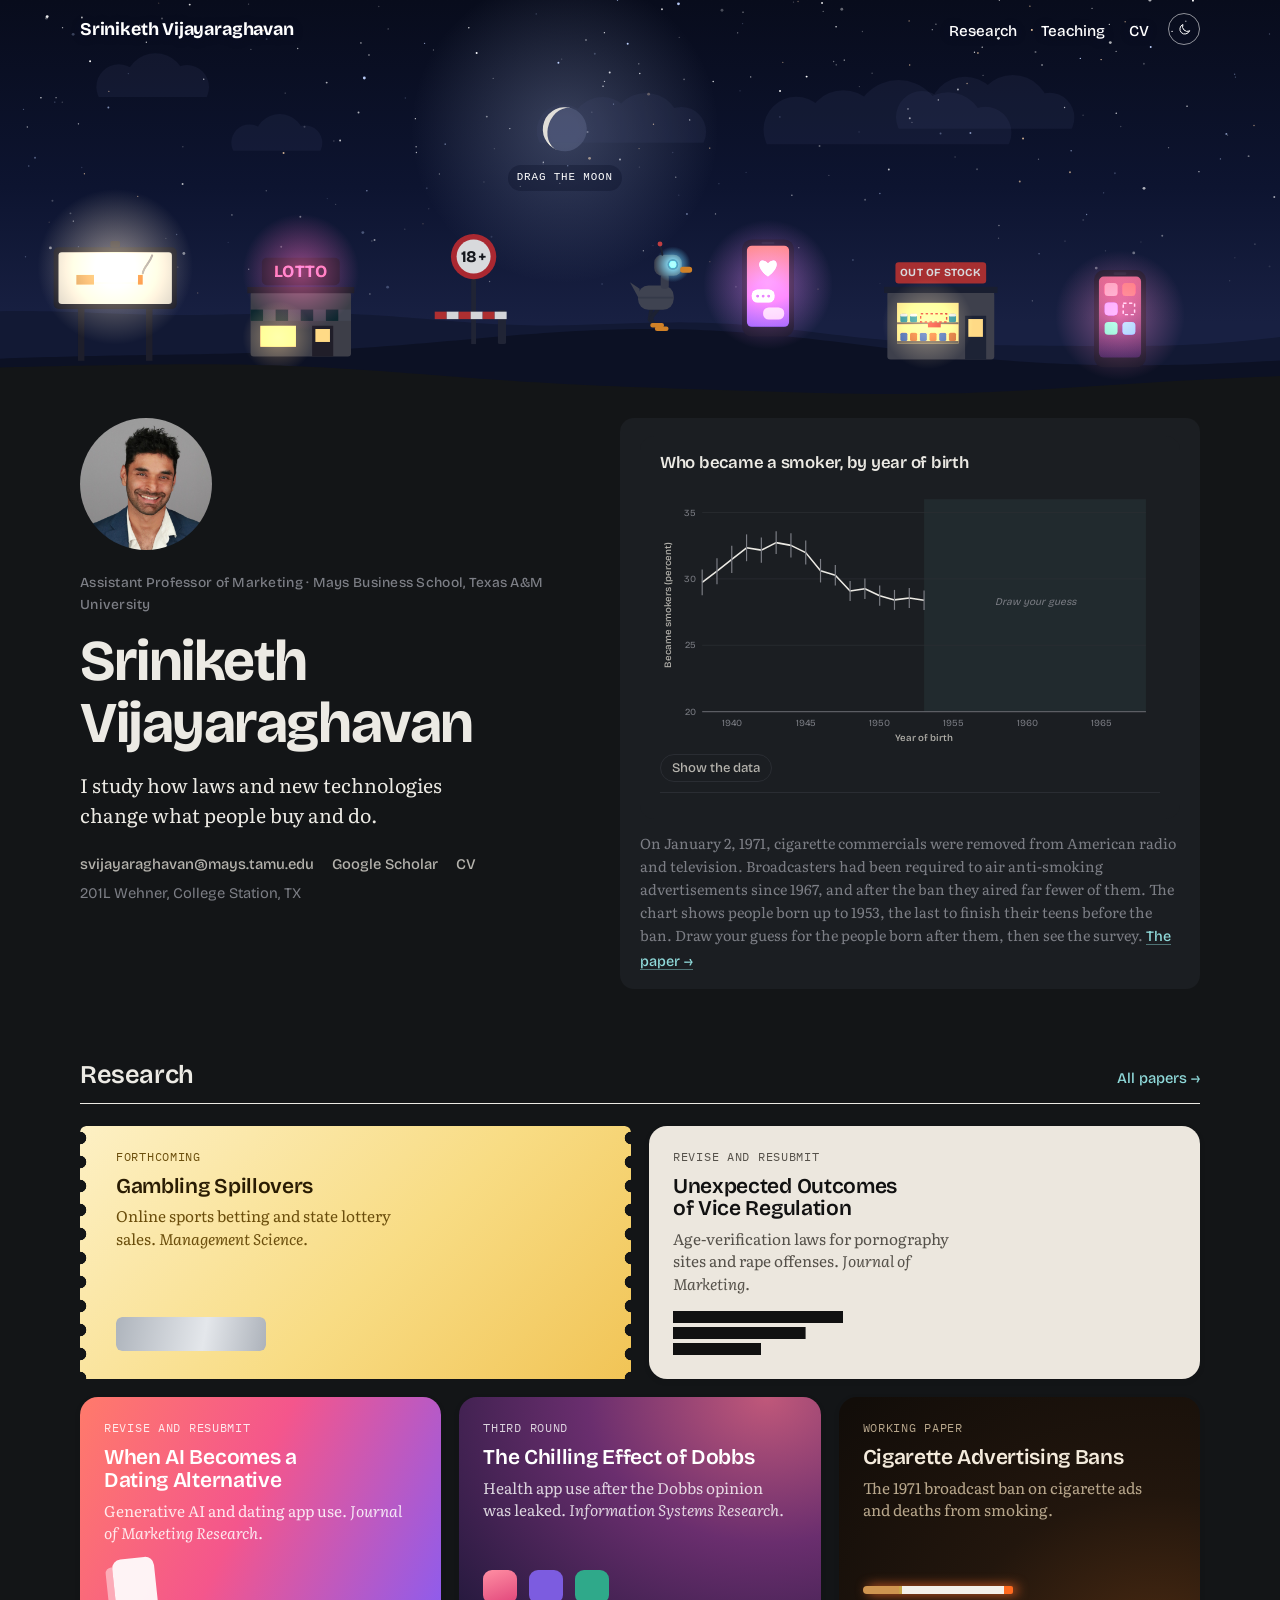
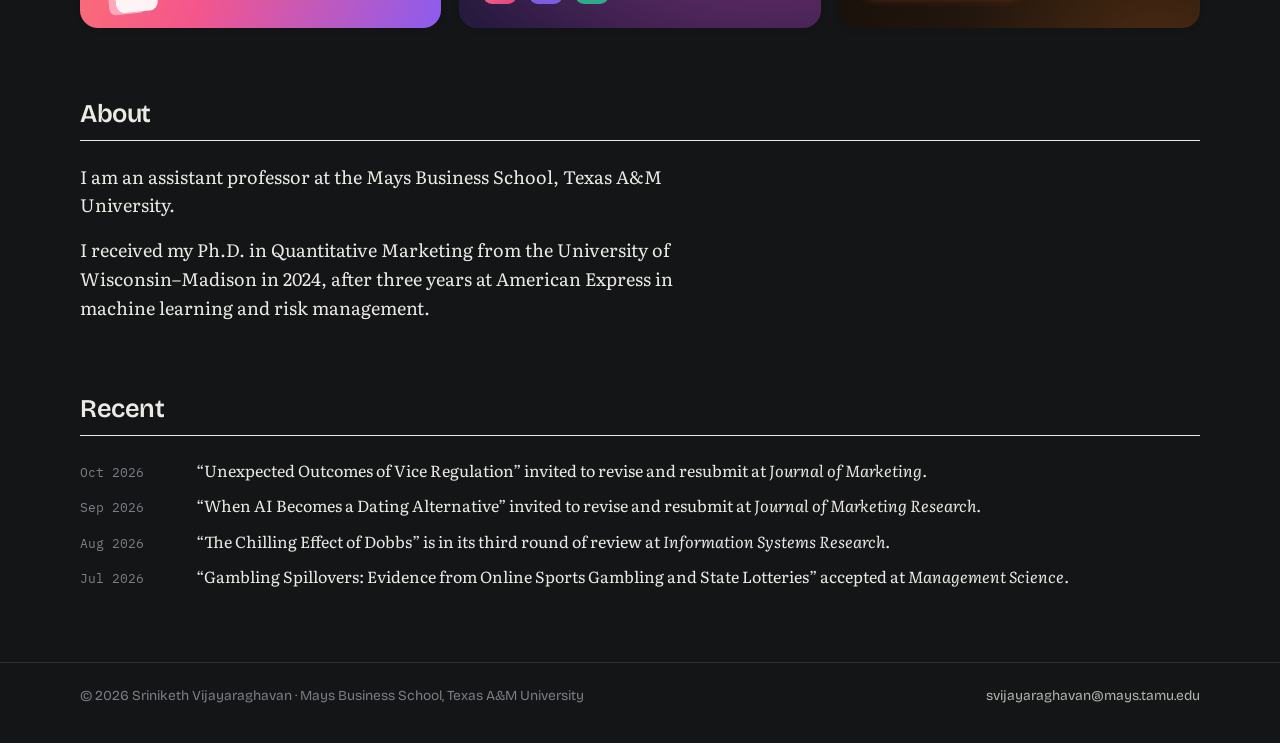
==== commit 824ea552: "Update site" ====
--- a/index.html
+++ b/index.html
@@ -7,12 +7,12 @@
 <link href="https://fonts.googleapis.com" rel="preconnect"/>
 <link crossorigin="" href="https://fonts.gstatic.com" rel="preconnect"/>
 <link href="https://fonts.googleapis.com/css2?family=Bricolage+Grotesque:opsz,wght@12..96,400;12..96,500;12..96,600;12..96,700&amp;family=Literata:ital,opsz,wght@0,7..72,400;0,7..72,600;1,7..72,400&amp;family=IBM+Plex+Mono:wght@400;500&amp;display=swap" rel="stylesheet"/>
-<link href="assets/style.css?v=39" rel="stylesheet"/>
-<script src="assets/site.js?v=39"></script>
-<script src="assets/sky.js?v=39"></script>
-<script src="assets/analytics.js?v=39"></script>
-<script src="assets/data.js?v=39"></script>
-<script src="assets/charts.js?v=39"></script>
+<link href="assets/style.css?v=44" rel="stylesheet"/>
+<script src="assets/site.js?v=44"></script>
+<script src="assets/sky.js?v=44"></script>
+<script src="assets/analytics.js?v=44"></script>
+<script src="assets/data.js?v=44"></script>
+<script src="assets/charts.js?v=44"></script>
 <title>Sriniketh Vijayaraghavan</title>
 <meta content="Sriniketh Vijayaraghavan, Assistant Professor of Marketing at Mays Business School, Texas A&amp;M University. Research on vice consumption, public policy, AI, crime, digital marketing and privacy." name="description"/>
 </head><body>
@@ -36,8 +36,6 @@
 <div class="contact">
 <a data-edit="index-42" href="mailto:svijayaraghavan@mays.tamu.edu">svijayaraghavan@mays.tamu.edu</a>
 <a data-edit="index-43" href="https://scholar.google.com/citations?user=oKg_U5QAAAAJ">Google Scholar</a>
-<!-- TODO: replace # with your LinkedIn URL -->
-<a data-edit="index-44" href="#">LinkedIn</a>
 <a data-edit="index-45" href="cv.pdf">CV</a>
 <span data-edit="index-46">201L Wehner, College Station, TX</span>
 </div>
--- a/assets/style.css
+++ b/assets/style.css
@@ -541,16 +541,21 @@
 @media (max-width: 560px) { .cig-note { right: 34px; bottom: calc(40px + 78vw / 13.5); } }
 
 /* ---- small hints that say a thing can be played with; each goes away after its first use ---- */
-.hint { display: inline-block; font-family: var(--mono); font-size: .68rem; font-weight: 500; letter-spacing: .08em; text-transform: uppercase; white-space: nowrap; pointer-events: none; transition: opacity .45s; }
-.hint.gone { opacity: 0; }
-.hint-sky { position: absolute; z-index: 2; transform: translateX(-50%); padding: 4px 9px; border-radius: 999px; color: #fff; background: rgba(10, 16, 40, .34); animation: bobx 1.8s ease-in-out infinite; }
+.cue { display: inline-block; font-family: var(--mono); font-size: .68rem; font-weight: 500; letter-spacing: .08em; text-transform: uppercase; white-space: nowrap; pointer-events: none; transition: opacity .45s; }
+.cue.gone { opacity: 0; }
+.cue-sky { position: absolute; z-index: 2; transform: translateX(-50%); padding: 4px 9px; border-radius: 999px; color: #fff; background: rgba(10, 16, 40, .34); animation: bobx 1.8s ease-in-out infinite; }
 @keyframes bobx { 50% { transform: translateX(calc(-50% + 9px)); } }
-.hint-swipe { position: absolute; z-index: 41; top: 16px; right: 20px; padding: 4px 10px; border-radius: 999px; color: #A12657; background: rgba(161, 38, 87, .1); animation: sway 1.8s ease-in-out infinite; }
+.cue-swipe { position: absolute; z-index: 41; top: 16px; right: 20px; padding: 4px 10px; border-radius: 999px; color: #A12657; background: rgba(161, 38, 87, .1); animation: sway 1.8s ease-in-out infinite; }
 @keyframes sway { 50% { transform: translateX(-7px); } }
-.hint-redact { display: block; margin-top: 12px; color: #55514A; }
+.cue-redact { display: block; margin-top: 12px; color: #55514A; }
 .app-note.ask { background: rgba(255, 255, 255, .16); color: #fff; box-shadow: none; min-height: 0; width: fit-content; padding: 8px 14px; border: 1px dashed rgba(255, 255, 255, .5); }
 .app-note.ask i { display: none; }
 .app-note.ask span { font-family: var(--mono); font-size: .72rem; letter-spacing: .07em; text-transform: uppercase; }
 .fact-card.nudge { animation: nudge 1.25s ease-in-out; }
-@media (prefers-reduced-motion: reduce) { .hint-sky, .hint-swipe { animation: none; } }
+@media (prefers-reduced-motion: reduce) { .cue-sky, .cue-swipe { animation: none; } }
 @media (max-width: 560px) { .redact { min-height: 70px; } .redact b { font-size: 1.12rem; } .deck-links { left: 30px; bottom: 26px; } .scene-swipe .paper-head, .fact-card { padding-left: 30px; padding-right: 30px; } }
+
+/* ---- the weather line under the header on the home page ---- */
+.sky-wx { position: absolute; z-index: 2; left: max(22px, calc((100% - var(--wrap)) / 2)); top: calc(var(--hdr, 58px) + 2px); font-family: var(--mono); font-size: .68rem; letter-spacing: .07em; text-transform: uppercase; color: #fff; background: rgba(10, 16, 40, .3); padding: 3px 9px; border-radius: 999px; pointer-events: none; }
+.sky-wx:empty { display: none; }
+@media (max-width: 560px) { .sky-wx { left: 16px; } }
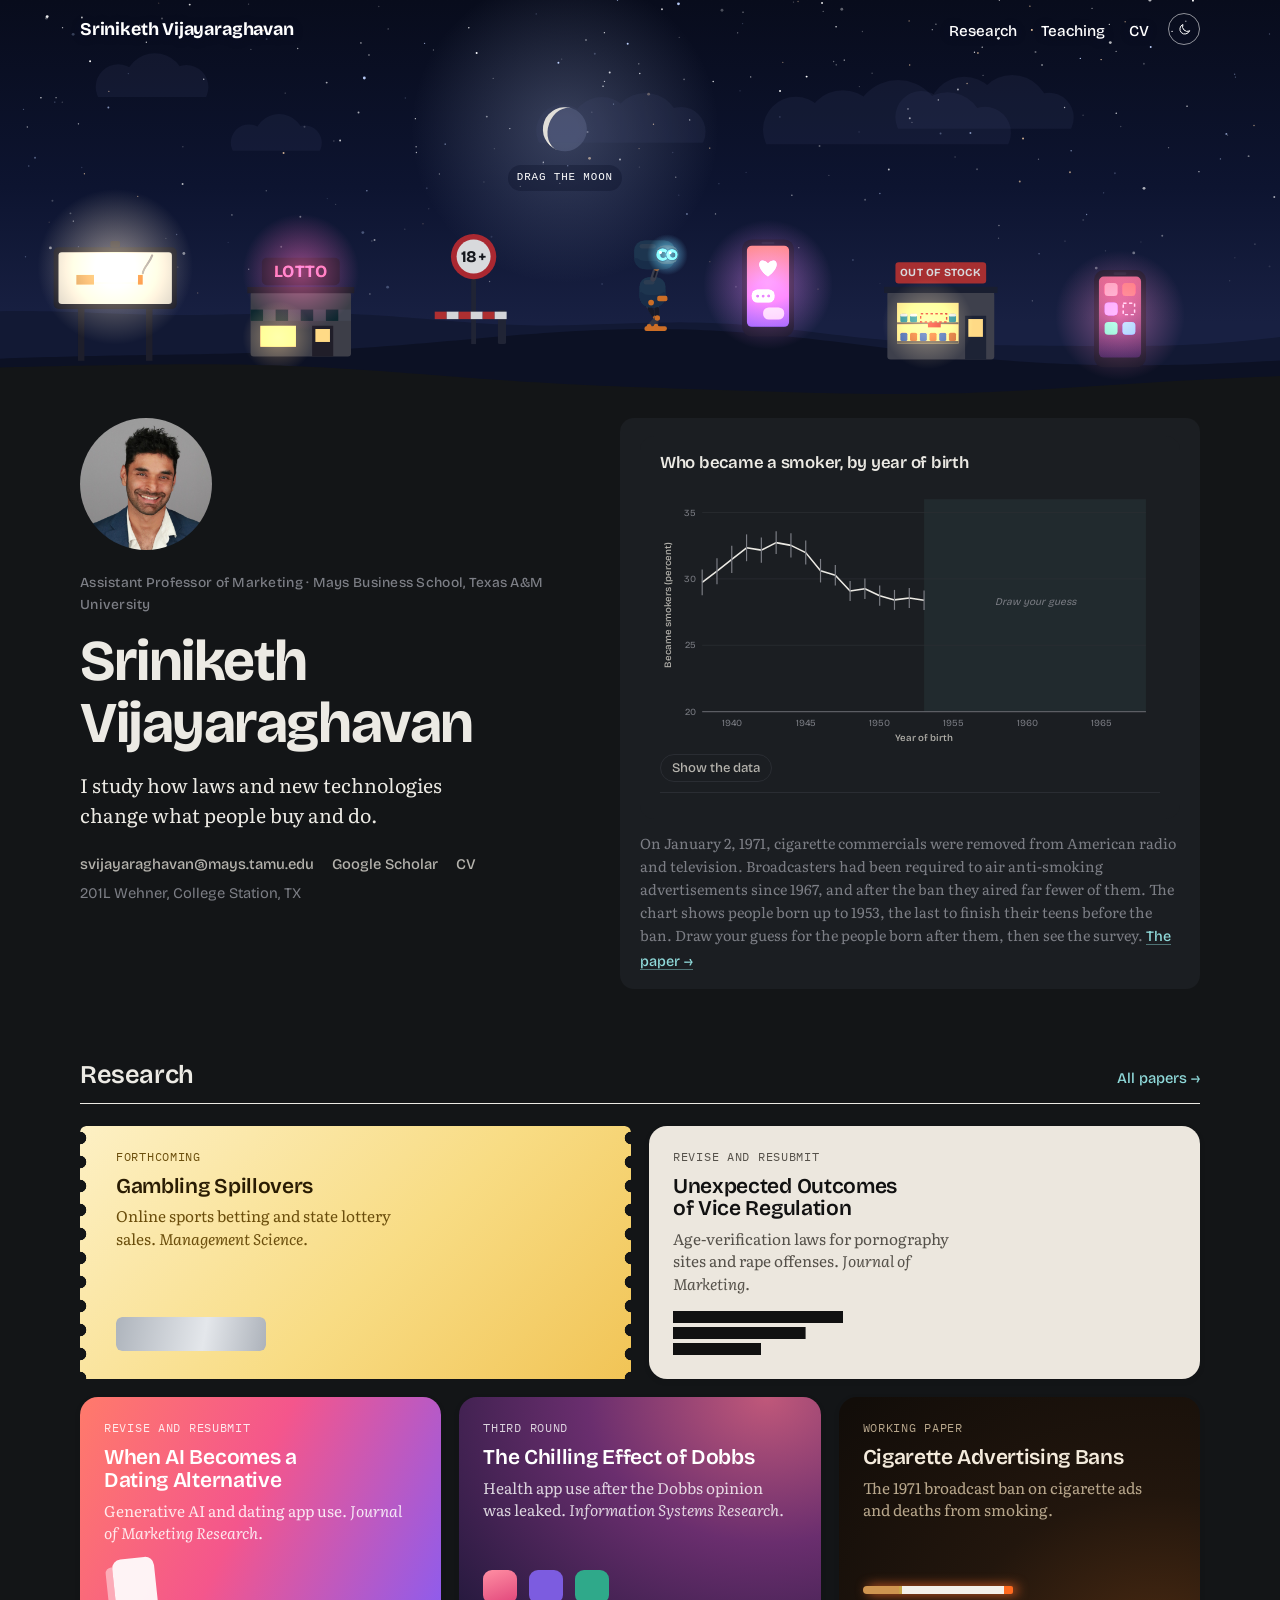
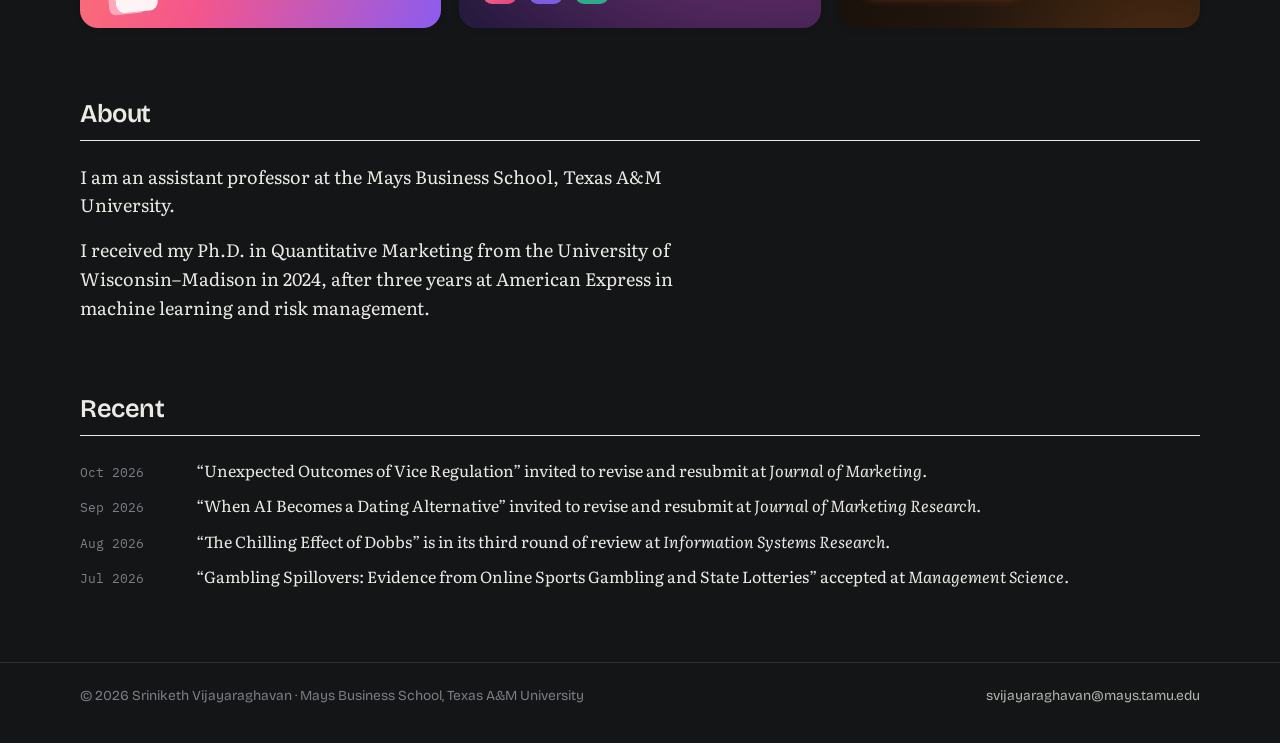
==== commit 507a0848: "Update site" ====
--- a/index.html
+++ b/index.html
@@ -7,12 +7,12 @@
 <link href="https://fonts.googleapis.com" rel="preconnect"/>
 <link crossorigin="" href="https://fonts.gstatic.com" rel="preconnect"/>
 <link href="https://fonts.googleapis.com/css2?family=Bricolage+Grotesque:opsz,wght@12..96,400;12..96,500;12..96,600;12..96,700&amp;family=Literata:ital,opsz,wght@0,7..72,400;0,7..72,600;1,7..72,400&amp;family=IBM+Plex+Mono:wght@400;500&amp;display=swap" rel="stylesheet"/>
-<link href="assets/style.css?v=44" rel="stylesheet"/>
-<script src="assets/site.js?v=44"></script>
-<script src="assets/sky.js?v=44"></script>
-<script src="assets/analytics.js?v=44"></script>
-<script src="assets/data.js?v=44"></script>
-<script src="assets/charts.js?v=44"></script>
+<link href="assets/style.css?v=45" rel="stylesheet"/>
+<script src="assets/site.js?v=45"></script>
+<script src="assets/sky.js?v=45"></script>
+<script src="assets/analytics.js?v=45"></script>
+<script src="assets/data.js?v=45"></script>
+<script src="assets/charts.js?v=45"></script>
 <title>Sriniketh Vijayaraghavan</title>
 <meta content="Sriniketh Vijayaraghavan, Assistant Professor of Marketing at Mays Business School, Texas A&amp;M University. Research on vice consumption, public policy, AI, crime, digital marketing and privacy." name="description"/>
 </head><body>
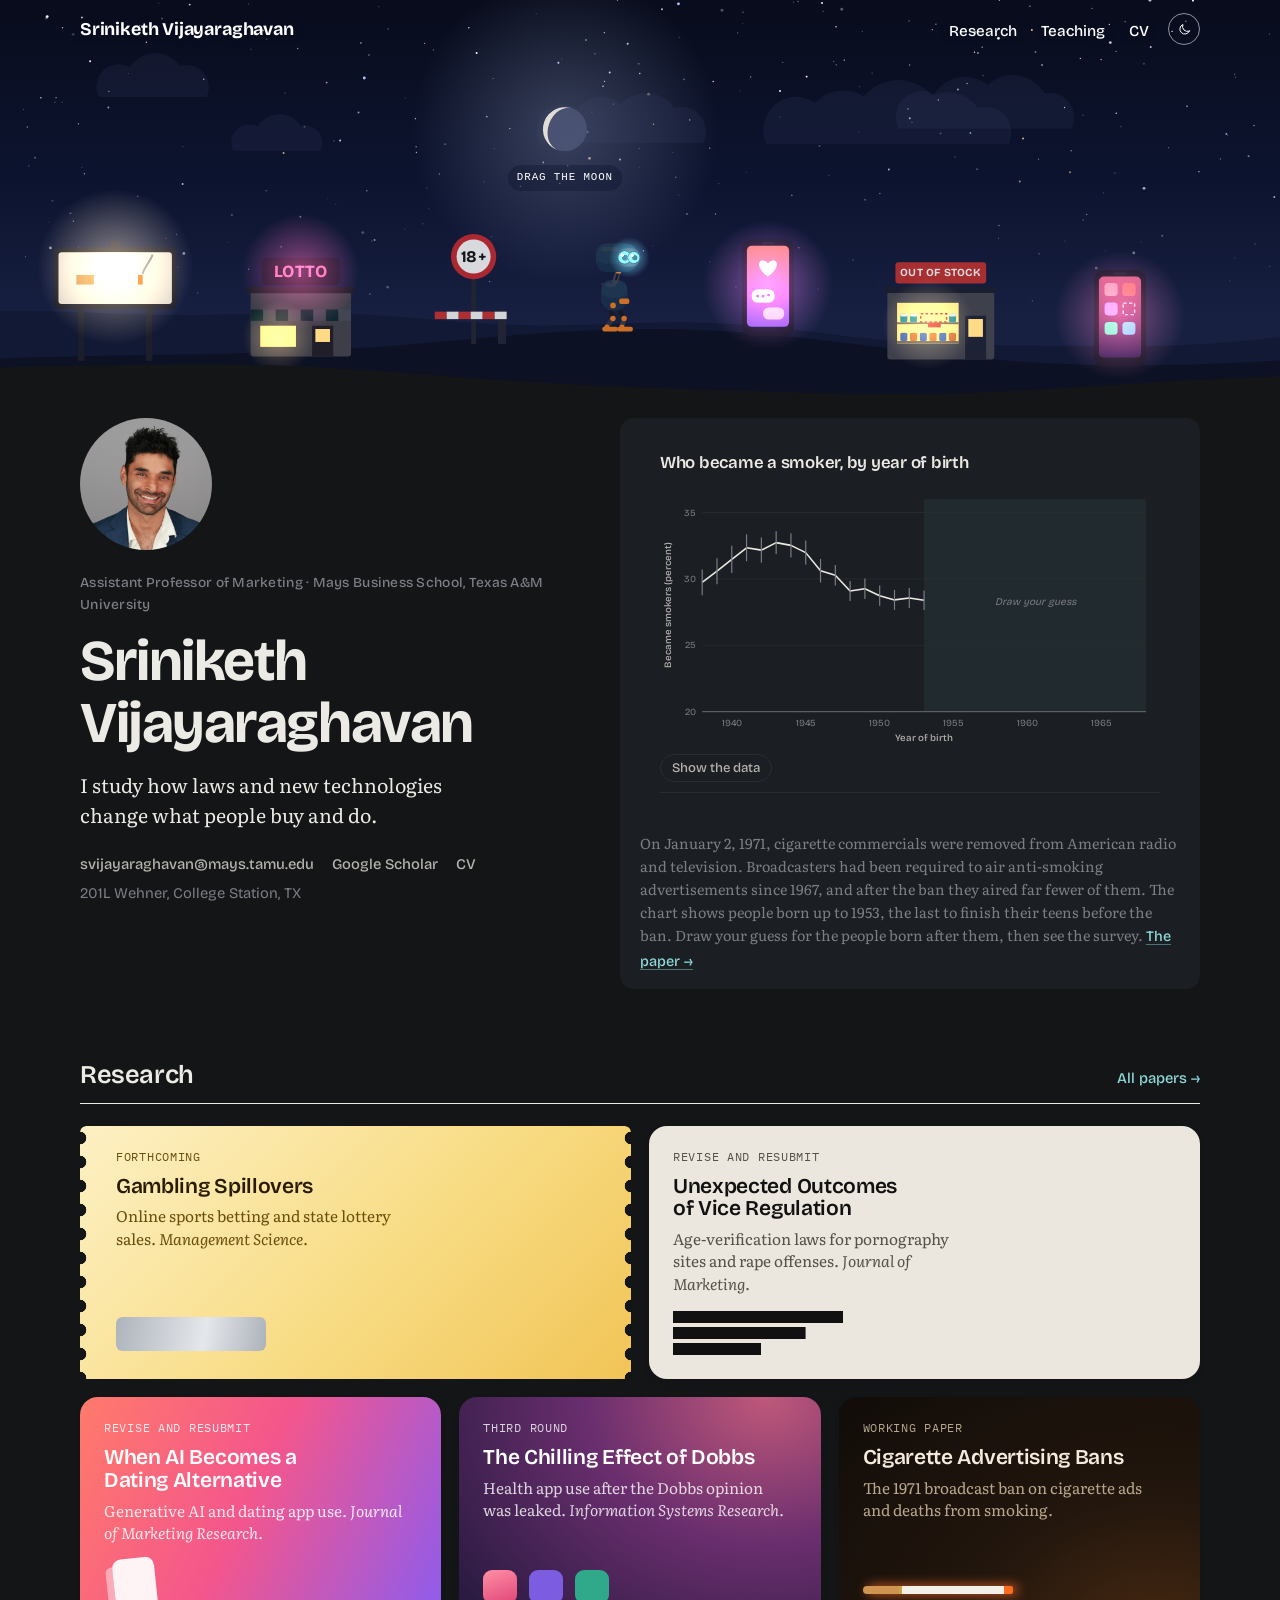
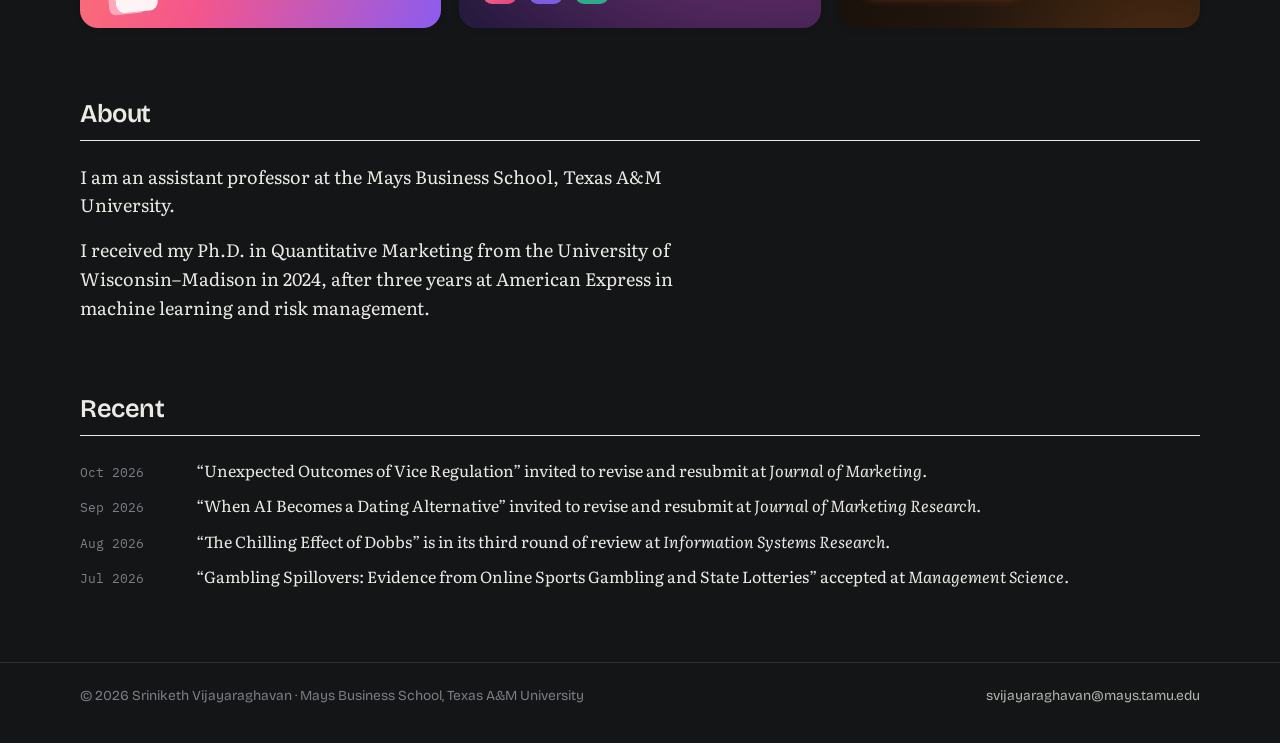
==== commit 3ca1f79d: "Update site" ====
--- a/index.html
+++ b/index.html
@@ -7,12 +7,12 @@
 <link href="https://fonts.googleapis.com" rel="preconnect"/>
 <link crossorigin="" href="https://fonts.gstatic.com" rel="preconnect"/>
 <link href="https://fonts.googleapis.com/css2?family=Bricolage+Grotesque:opsz,wght@12..96,400;12..96,500;12..96,600;12..96,700&amp;family=Literata:ital,opsz,wght@0,7..72,400;0,7..72,600;1,7..72,400&amp;family=IBM+Plex+Mono:wght@400;500&amp;display=swap" rel="stylesheet"/>
-<link href="assets/style.css?v=45" rel="stylesheet"/>
-<script src="assets/site.js?v=45"></script>
-<script src="assets/sky.js?v=45"></script>
-<script src="assets/analytics.js?v=45"></script>
-<script src="assets/data.js?v=45"></script>
-<script src="assets/charts.js?v=45"></script>
+<link href="assets/style.css?v=47" rel="stylesheet"/>
+<script src="assets/site.js?v=47"></script>
+<script src="assets/sky.js?v=47"></script>
+<script src="assets/analytics.js?v=47"></script>
+<script src="assets/data.js?v=47"></script>
+<script src="assets/charts.js?v=47"></script>
 <title>Sriniketh Vijayaraghavan</title>
 <meta content="Sriniketh Vijayaraghavan, Assistant Professor of Marketing at Mays Business School, Texas A&amp;M University. Research on vice consumption, public policy, AI, crime, digital marketing and privacy." name="description"/>
 </head><body>
--- a/assets/style.css
+++ b/assets/style.css
@@ -559,3 +559,10 @@
 .sky-wx { position: absolute; z-index: 2; left: max(22px, calc((100% - var(--wrap)) / 2)); top: calc(var(--hdr, 58px) + 2px); font-family: var(--mono); font-size: .68rem; letter-spacing: .07em; text-transform: uppercase; color: #fff; background: rgba(10, 16, 40, .3); padding: 3px 9px; border-radius: 999px; pointer-events: none; }
 .sky-wx:empty { display: none; }
 @media (max-width: 560px) { .sky-wx { left: 16px; } }
+
+/* ---- weather picker: shown only in the claude.ai copy, or when the address has ?wx= ---- */
+.wx-pick { position: absolute; z-index: 3; left: max(22px, calc((100% - var(--wrap)) / 2)); top: calc(var(--hdr, 58px) + 30px); display: flex; flex-wrap: wrap; gap: 5px; max-width: min(430px, calc(100% - 32px)); }
+.wx-pick button { font-family: var(--mono); font-size: .66rem; letter-spacing: .06em; text-transform: uppercase; color: #fff; background: rgba(10, 16, 40, .34); border: 1px solid rgba(255, 255, 255, .35); border-radius: 999px; padding: 4px 9px; cursor: pointer; }
+.wx-pick button:hover { background: rgba(10, 16, 40, .55); }
+.wx-pick button[aria-pressed="true"] { background: #fff; color: #10162A; border-color: #fff; }
+@media (max-width: 560px) { .wx-pick { left: 16px; } }
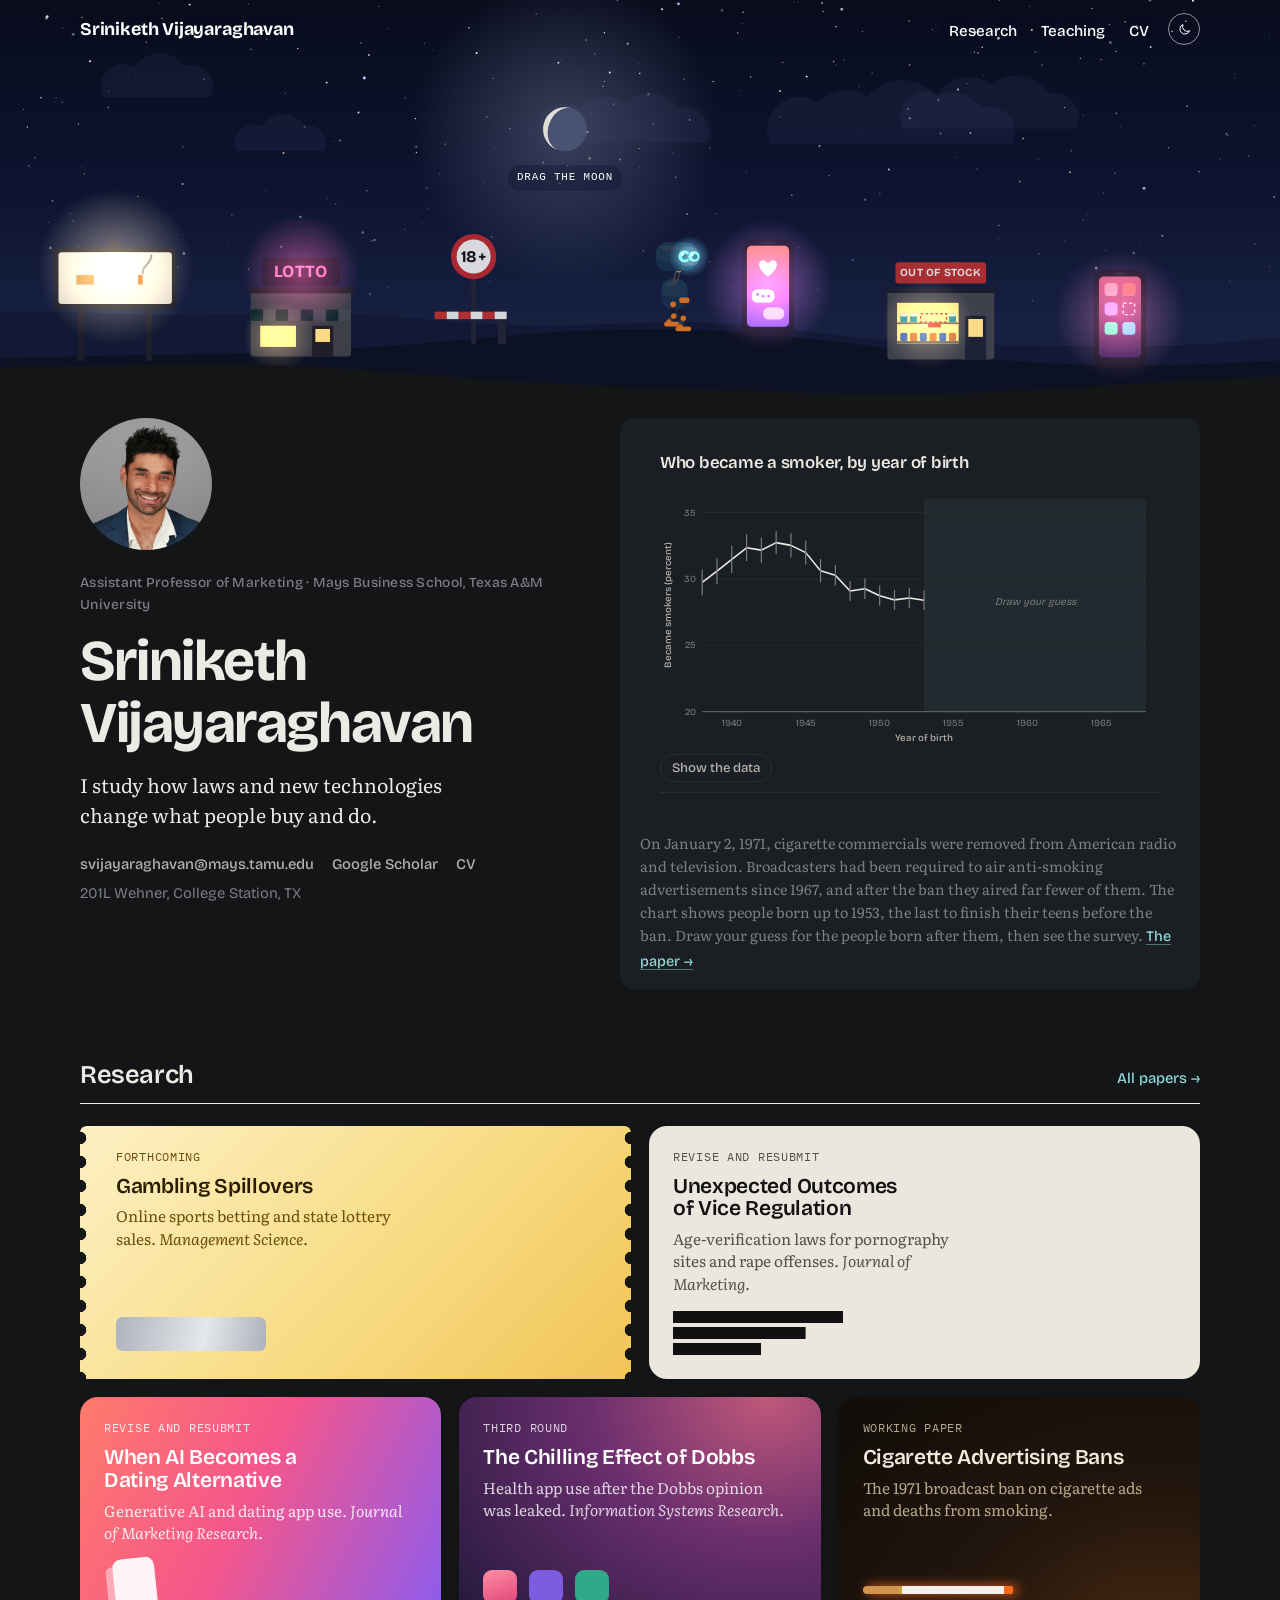
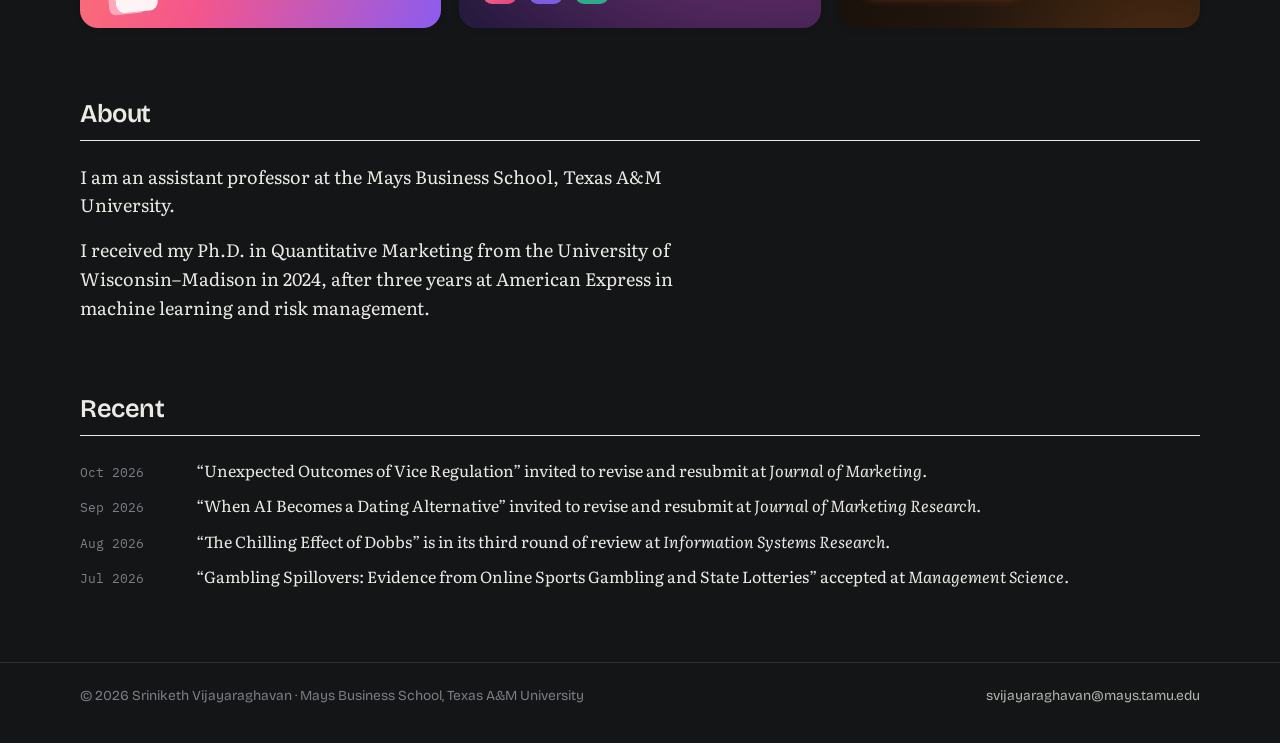
==== commit 76053164: "Update site" ====
--- a/index.html
+++ b/index.html
@@ -7,12 +7,12 @@
 <link href="https://fonts.googleapis.com" rel="preconnect"/>
 <link crossorigin="" href="https://fonts.gstatic.com" rel="preconnect"/>
 <link href="https://fonts.googleapis.com/css2?family=Bricolage+Grotesque:opsz,wght@12..96,400;12..96,500;12..96,600;12..96,700&amp;family=Literata:ital,opsz,wght@0,7..72,400;0,7..72,600;1,7..72,400&amp;family=IBM+Plex+Mono:wght@400;500&amp;display=swap" rel="stylesheet"/>
-<link href="assets/style.css?v=47" rel="stylesheet"/>
-<script src="assets/site.js?v=47"></script>
-<script src="assets/sky.js?v=47"></script>
-<script src="assets/analytics.js?v=47"></script>
-<script src="assets/data.js?v=47"></script>
-<script src="assets/charts.js?v=47"></script>
+<link href="assets/style.css?v=48" rel="stylesheet"/>
+<script src="assets/site.js?v=48"></script>
+<script src="assets/sky.js?v=48"></script>
+<script src="assets/analytics.js?v=48"></script>
+<script src="assets/data.js?v=48"></script>
+<script src="assets/charts.js?v=48"></script>
 <title>Sriniketh Vijayaraghavan</title>
 <meta content="Sriniketh Vijayaraghavan, Assistant Professor of Marketing at Mays Business School, Texas A&amp;M University. Research on vice consumption, public policy, AI, crime, digital marketing and privacy." name="description"/>
 </head><body>
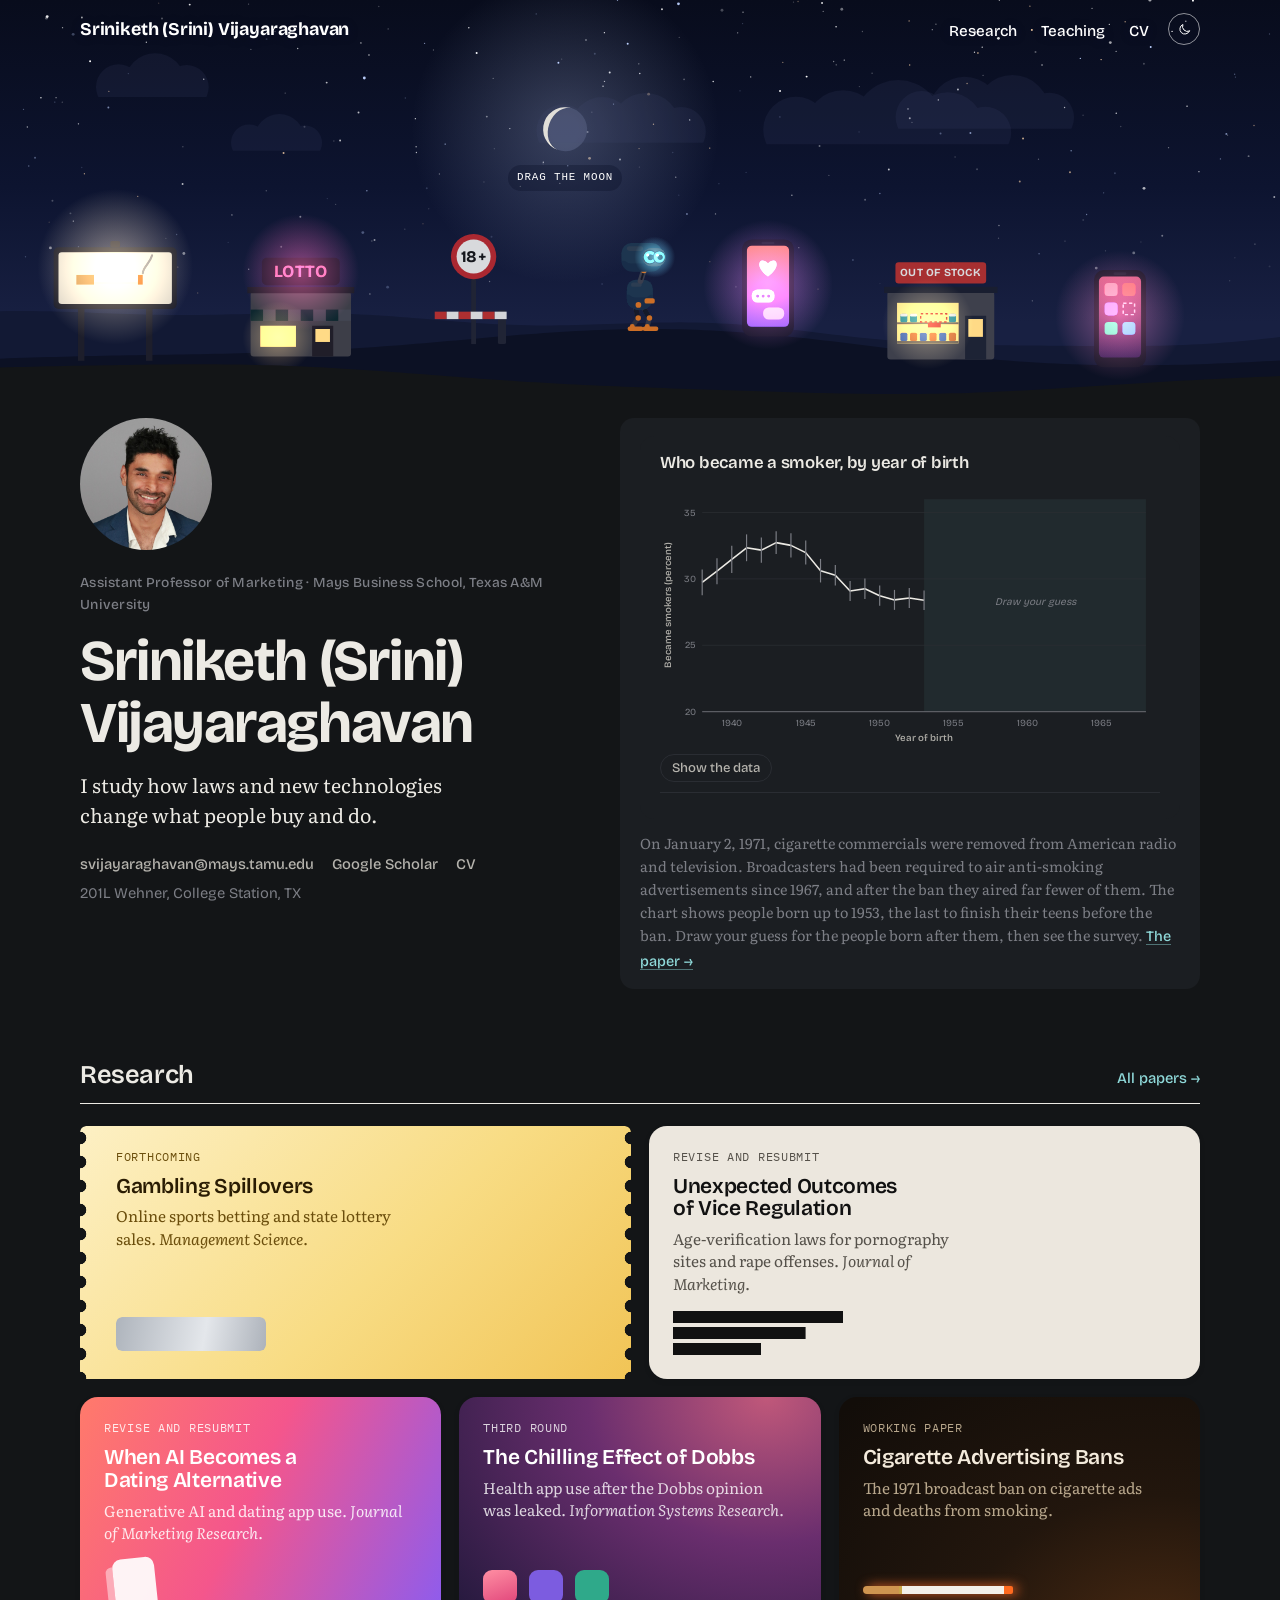
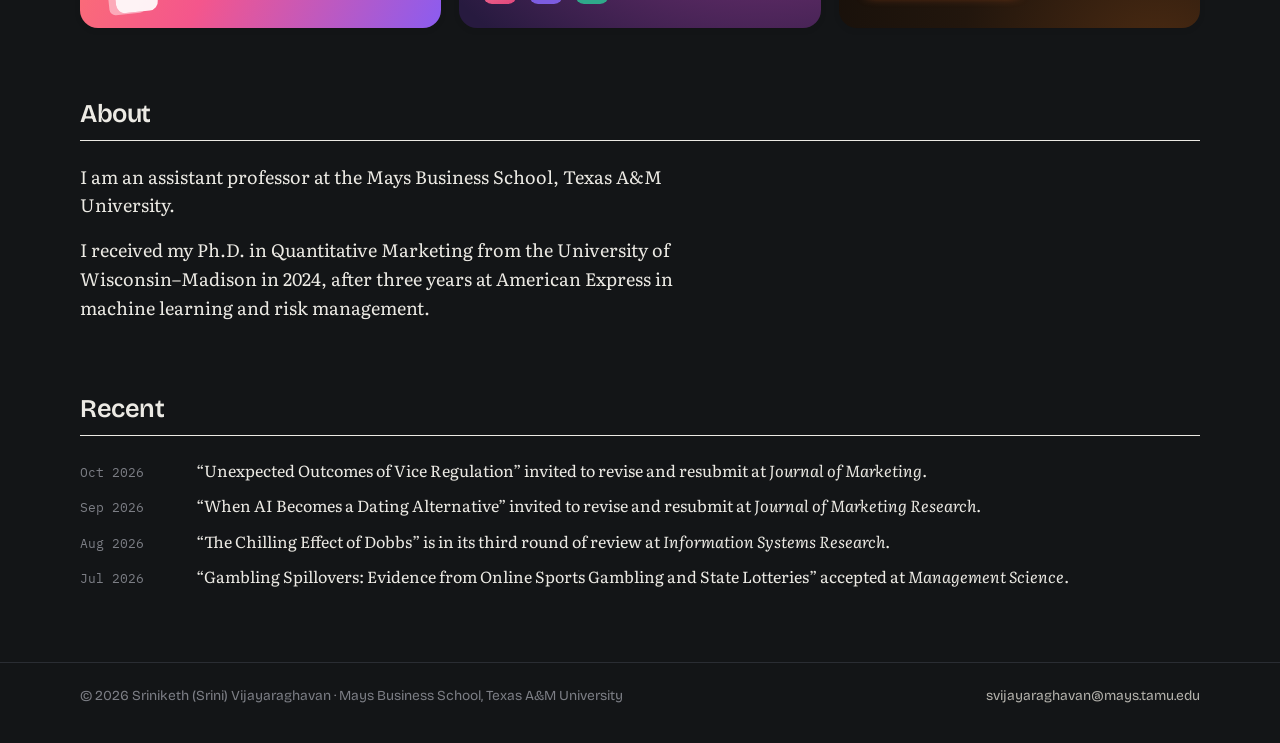
==== commit 6cabd12c: "Update site" ====
--- a/index.html
+++ b/index.html
@@ -13,12 +13,12 @@
 <script src="assets/analytics.js?v=48"></script>
 <script src="assets/data.js?v=48"></script>
 <script src="assets/charts.js?v=48"></script>
-<title>Sriniketh Vijayaraghavan</title>
-<meta content="Sriniketh Vijayaraghavan, Assistant Professor of Marketing at Mays Business School, Texas A&amp;M University. Research on vice consumption, public policy, AI, crime, digital marketing and privacy." name="description"/>
+<title>Sriniketh (Srini) Vijayaraghavan</title>
+<meta content="Sriniketh (Srini) Vijayaraghavan, Assistant Professor of Marketing at Mays Business School, Texas A&amp;M University. Research on vice consumption, public policy, AI, crime, digital marketing and privacy." name="description"/>
 </head><body>
 <div class="skyband" aria-hidden="true"><canvas id="sky"></canvas></div>
 <header class="site-header over-sky"><div class="wrap">
-<a class="brand" data-edit="index-38" href="index.html">Sriniketh Vijayaraghavan</a>
+<a class="brand" data-edit="index-38" href="index.html">Sriniketh (Srini) Vijayaraghavan</a>
 <ul class="nav">
 <li><a data-edit="index-39" href="research.html">Research</a></li>
 <li><a data-edit="index-40" href="teaching.html">Teaching</a></li>
@@ -29,9 +29,9 @@
 <main class="home"><div class="wrap">
 <section class="hero">
 <div>
-<img alt="Portrait of Sriniketh Vijayaraghavan" class="hero-photo" height="132" src="assets/headshot.jpg" width="132"/>
+<img alt="Portrait of Sriniketh (Srini) Vijayaraghavan" class="hero-photo" height="132" src="assets/headshot.jpg" width="132"/>
 <span class="eyebrow" data-edit="index-2">Assistant Professor of Marketing · Mays Business School, Texas A&amp;M University</span>
-<h1 data-edit="index-26">Sriniketh Vijayaraghavan</h1>
+<h1 data-edit="index-26">Sriniketh (Srini) Vijayaraghavan</h1>
 <p class="lede" data-edit="index-1">I study how laws and new technologies change what people buy and do.</p>
 <div class="contact">
 <a data-edit="index-42" href="mailto:svijayaraghavan@mays.tamu.edu">svijayaraghavan@mays.tamu.edu</a>
@@ -74,5 +74,5 @@
 </ul>
 </section>
 </div></main>
-<footer class="site-footer"><div class="wrap"><span data-edit="index-36">© 2026 Sriniketh Vijayaraghavan · Mays Business School, Texas A&amp;M University</span><a data-edit="index-37" href="mailto:svijayaraghavan@mays.tamu.edu">svijayaraghavan@mays.tamu.edu</a></div></footer>
+<footer class="site-footer"><div class="wrap"><span data-edit="index-36">© 2026 Sriniketh (Srini) Vijayaraghavan · Mays Business School, Texas A&amp;M University</span><a data-edit="index-37" href="mailto:svijayaraghavan@mays.tamu.edu">svijayaraghavan@mays.tamu.edu</a></div></footer>
 </body></html>
